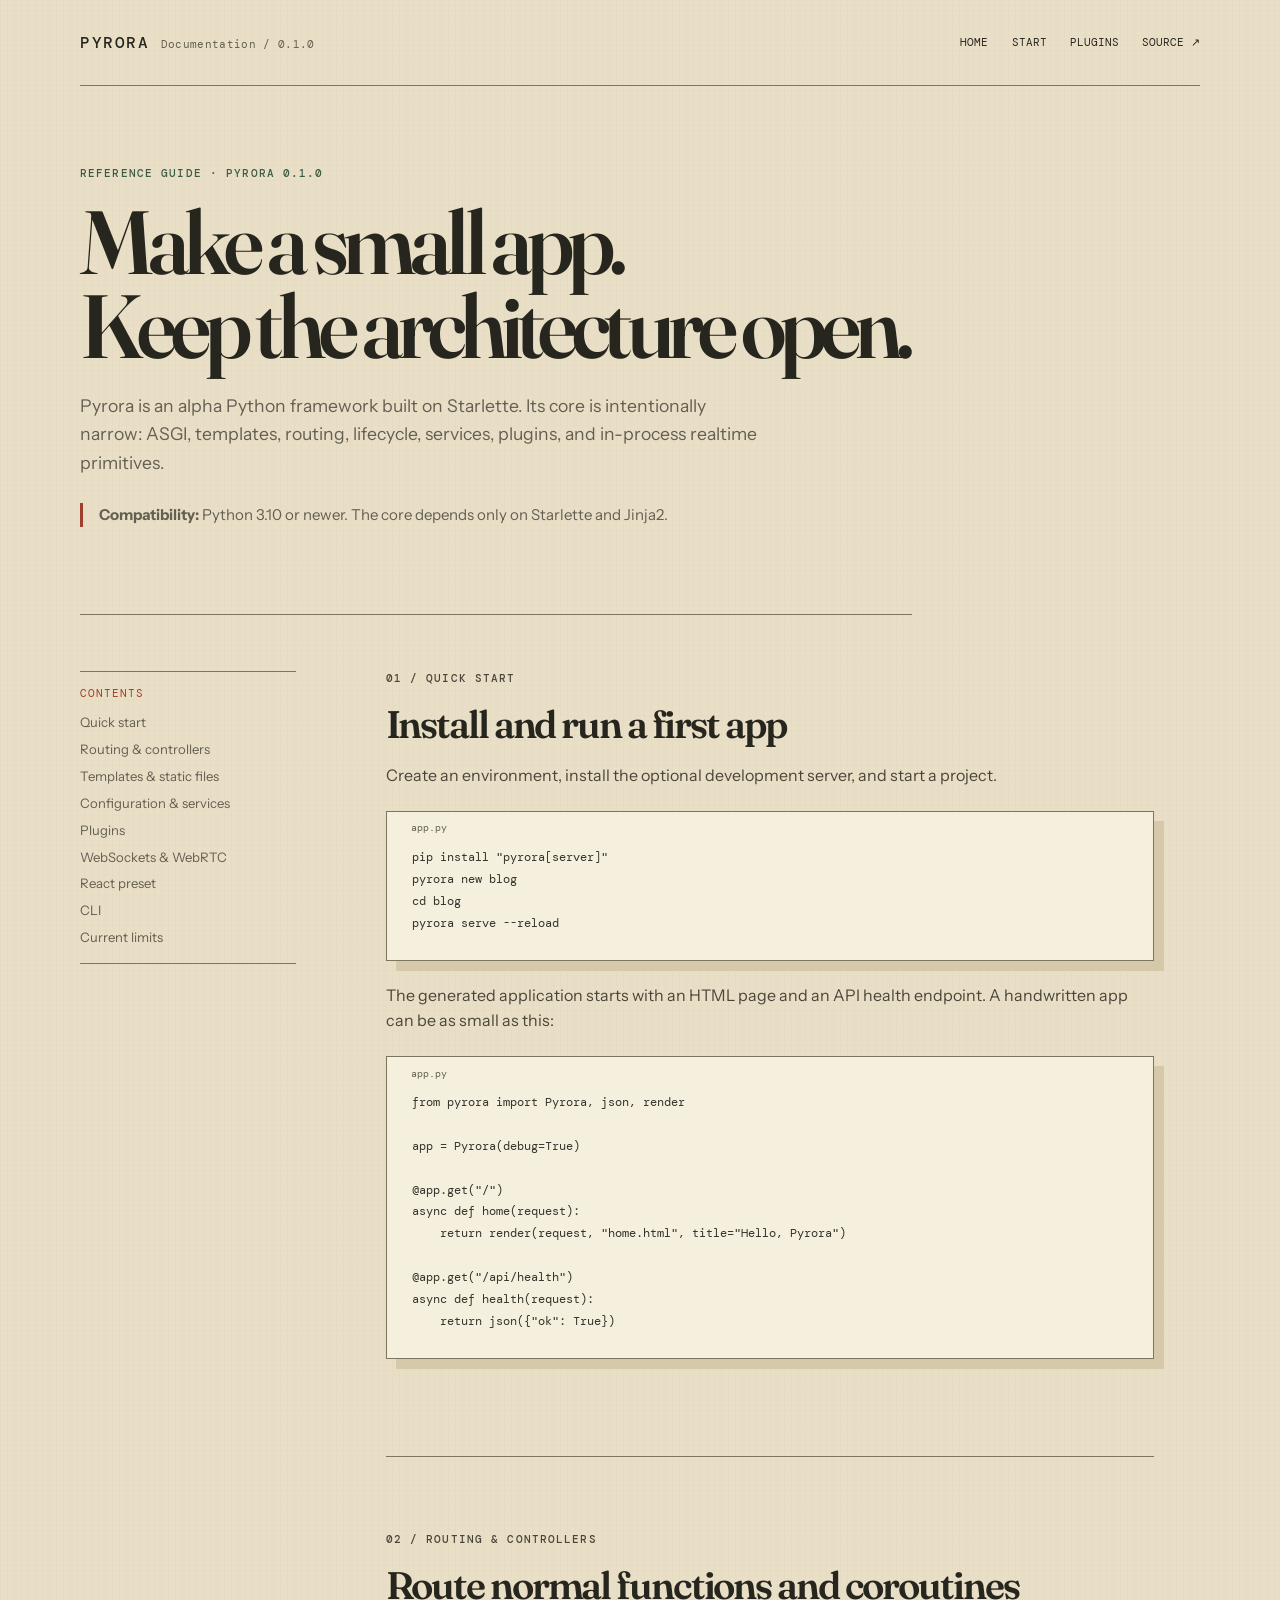
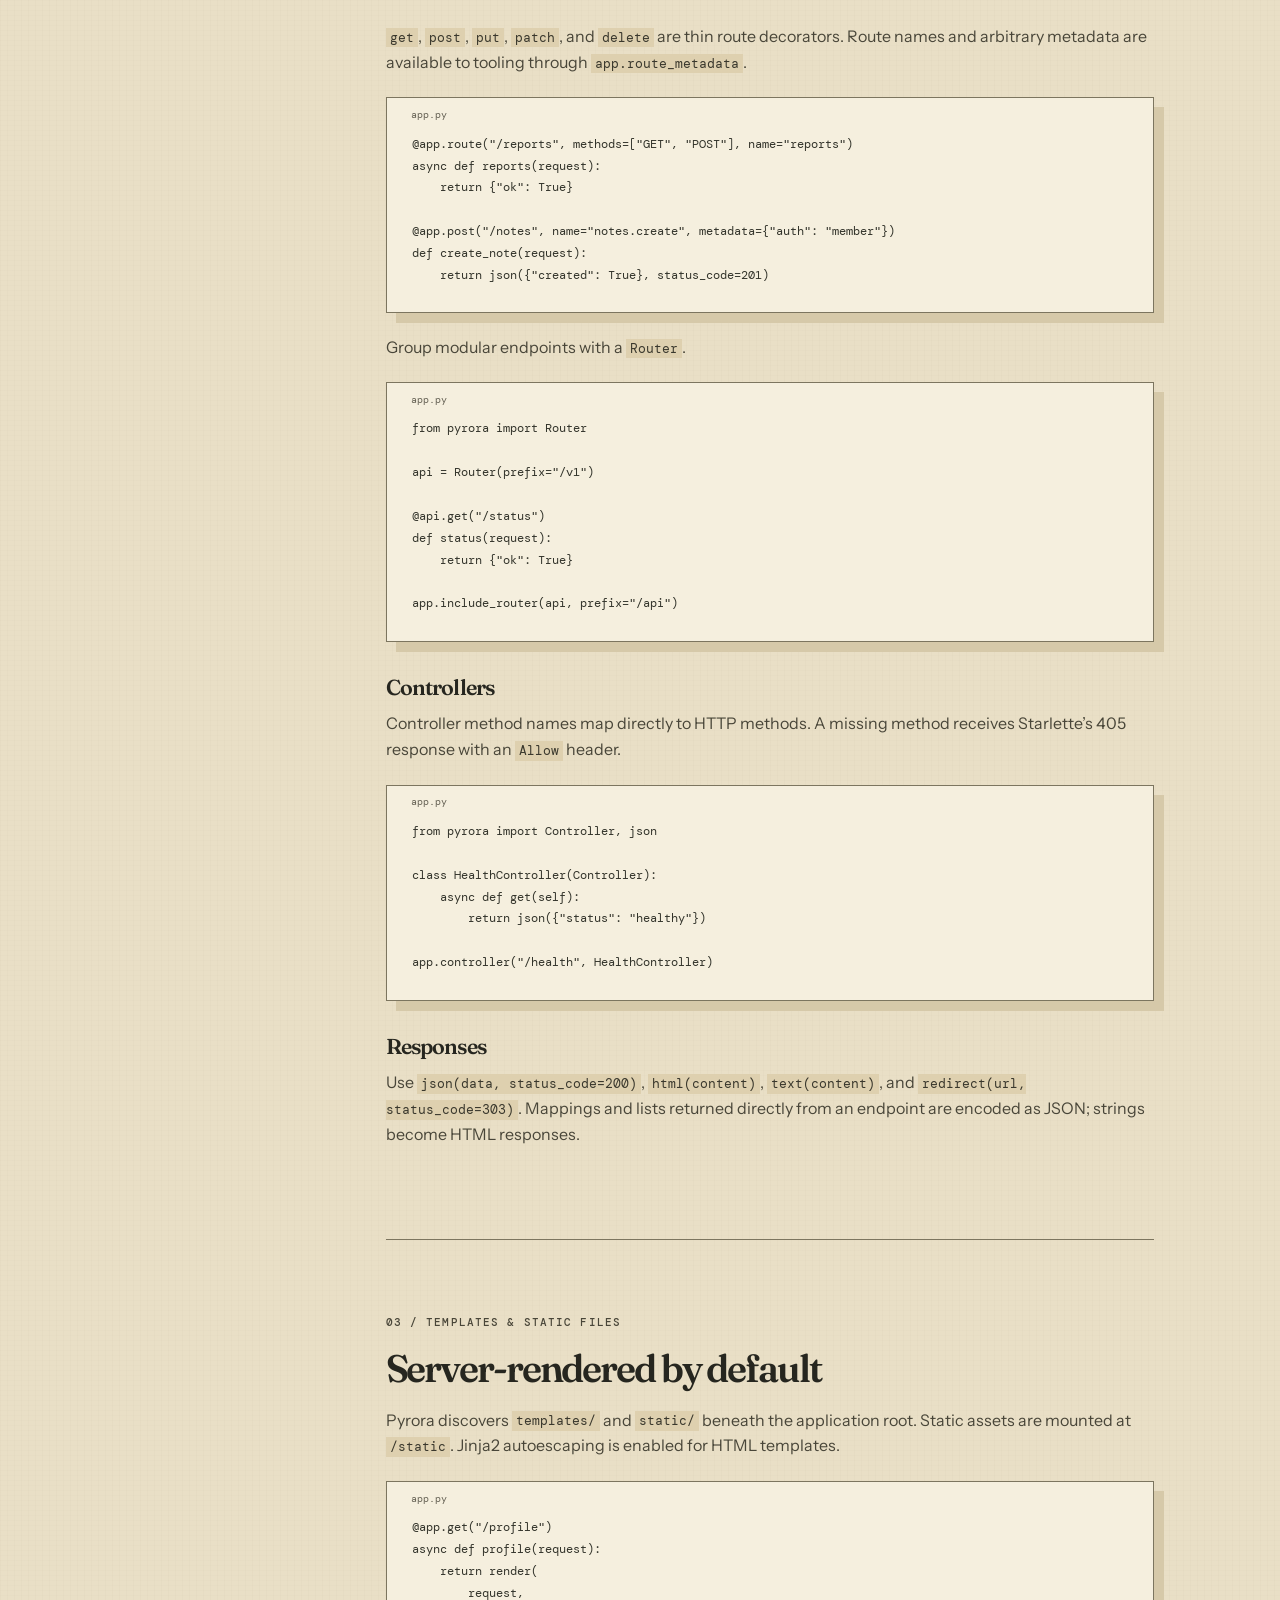
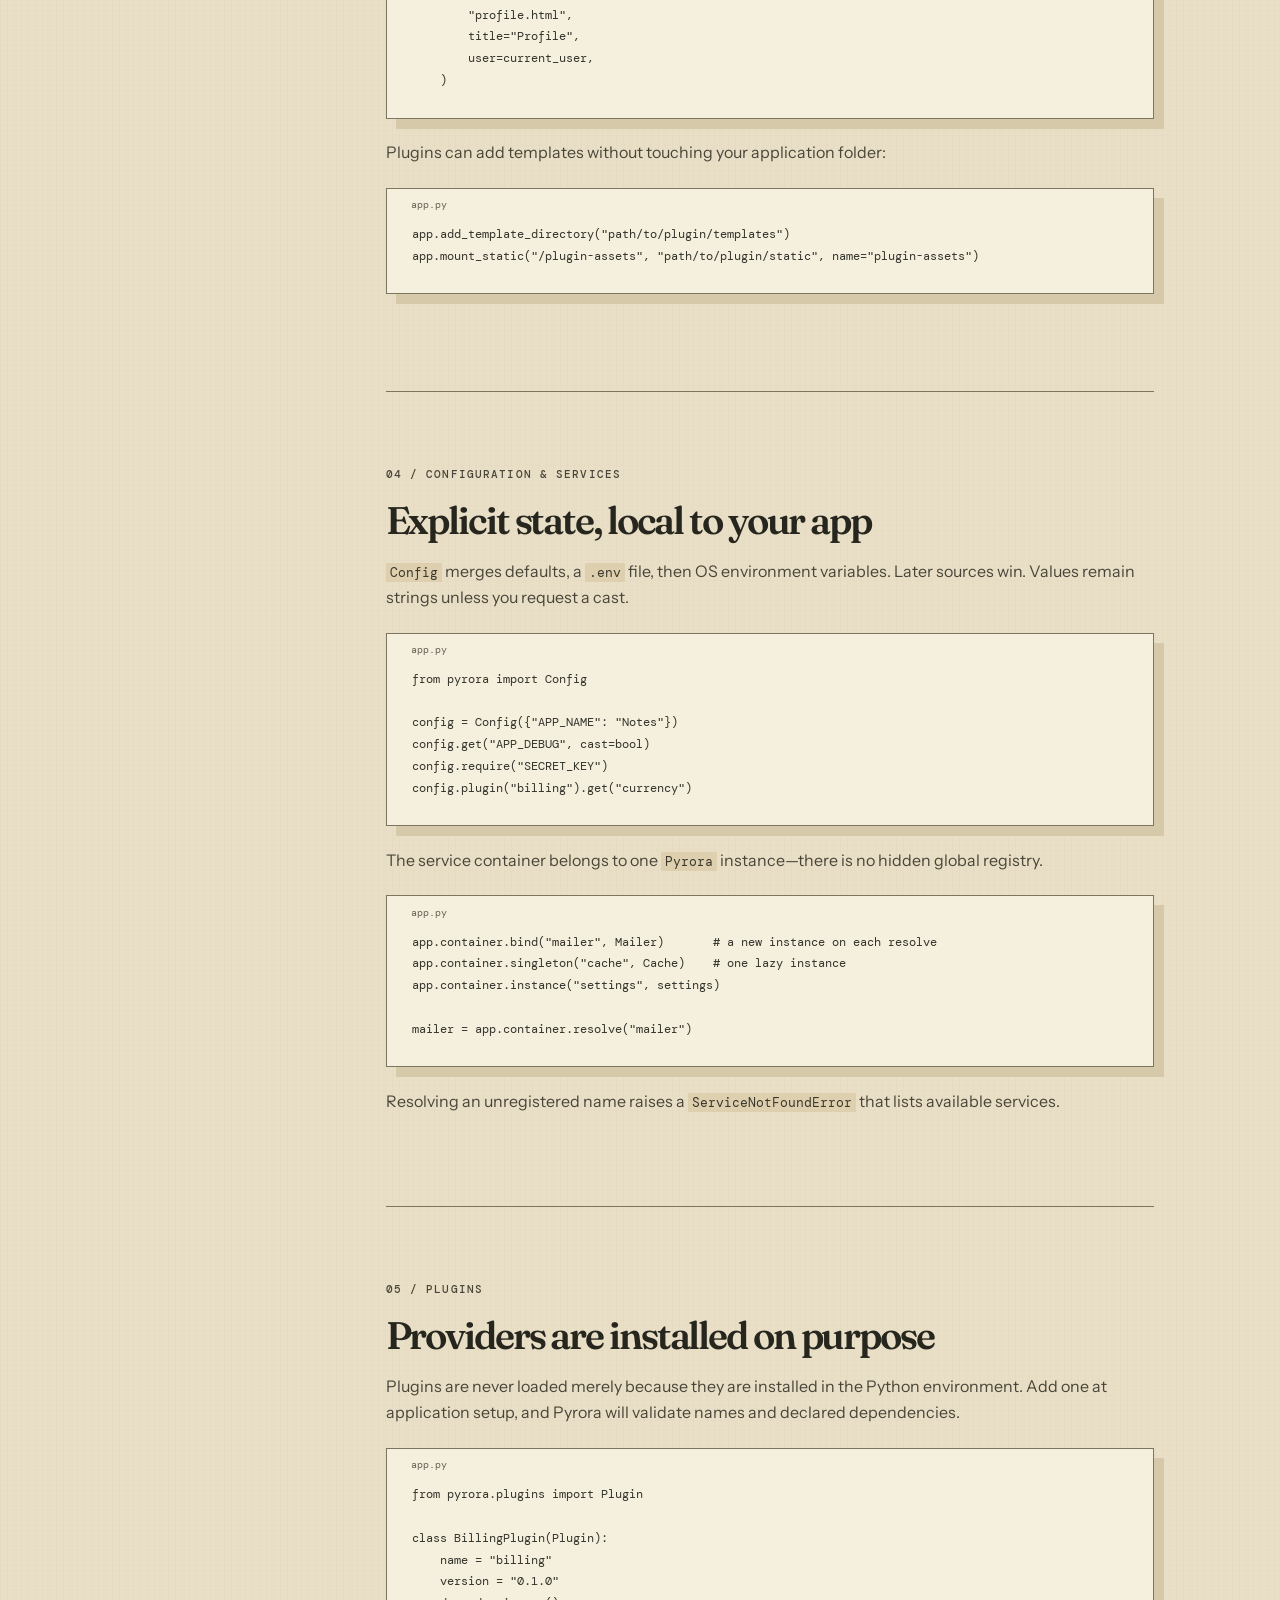
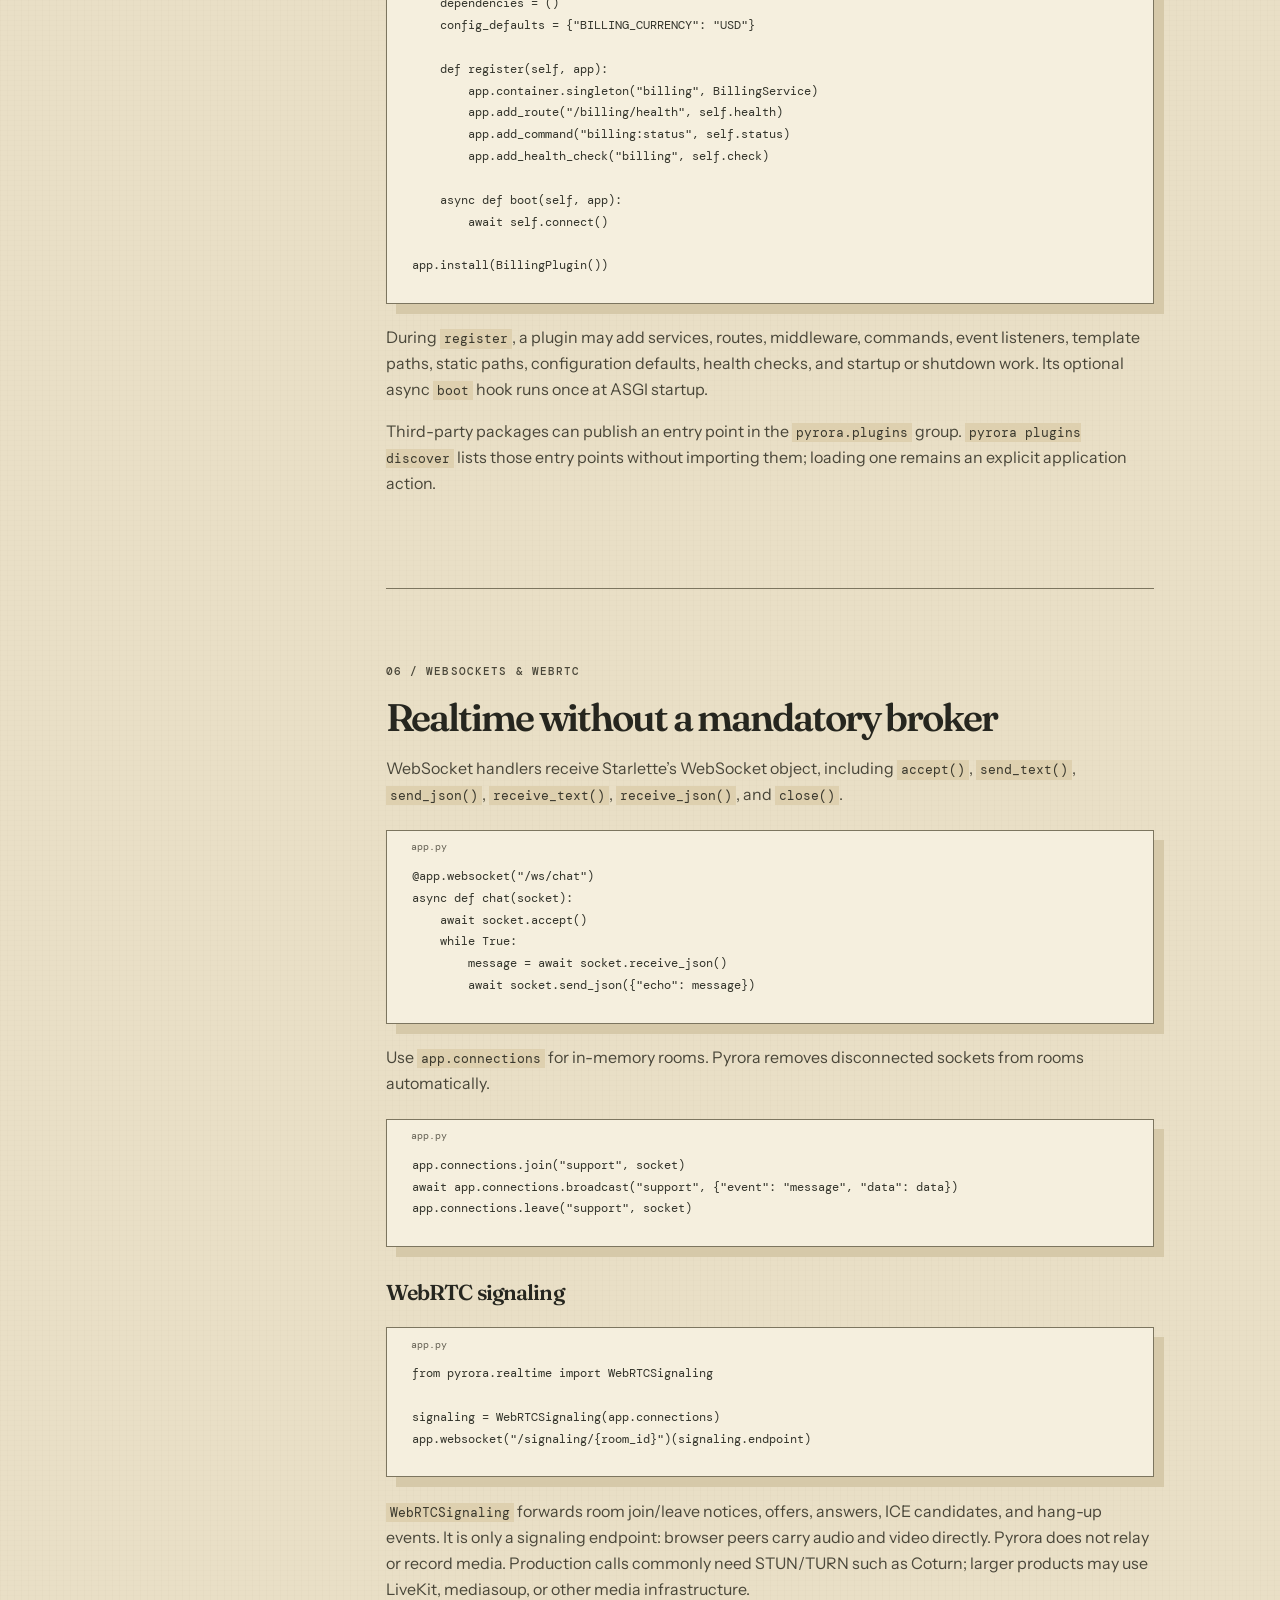
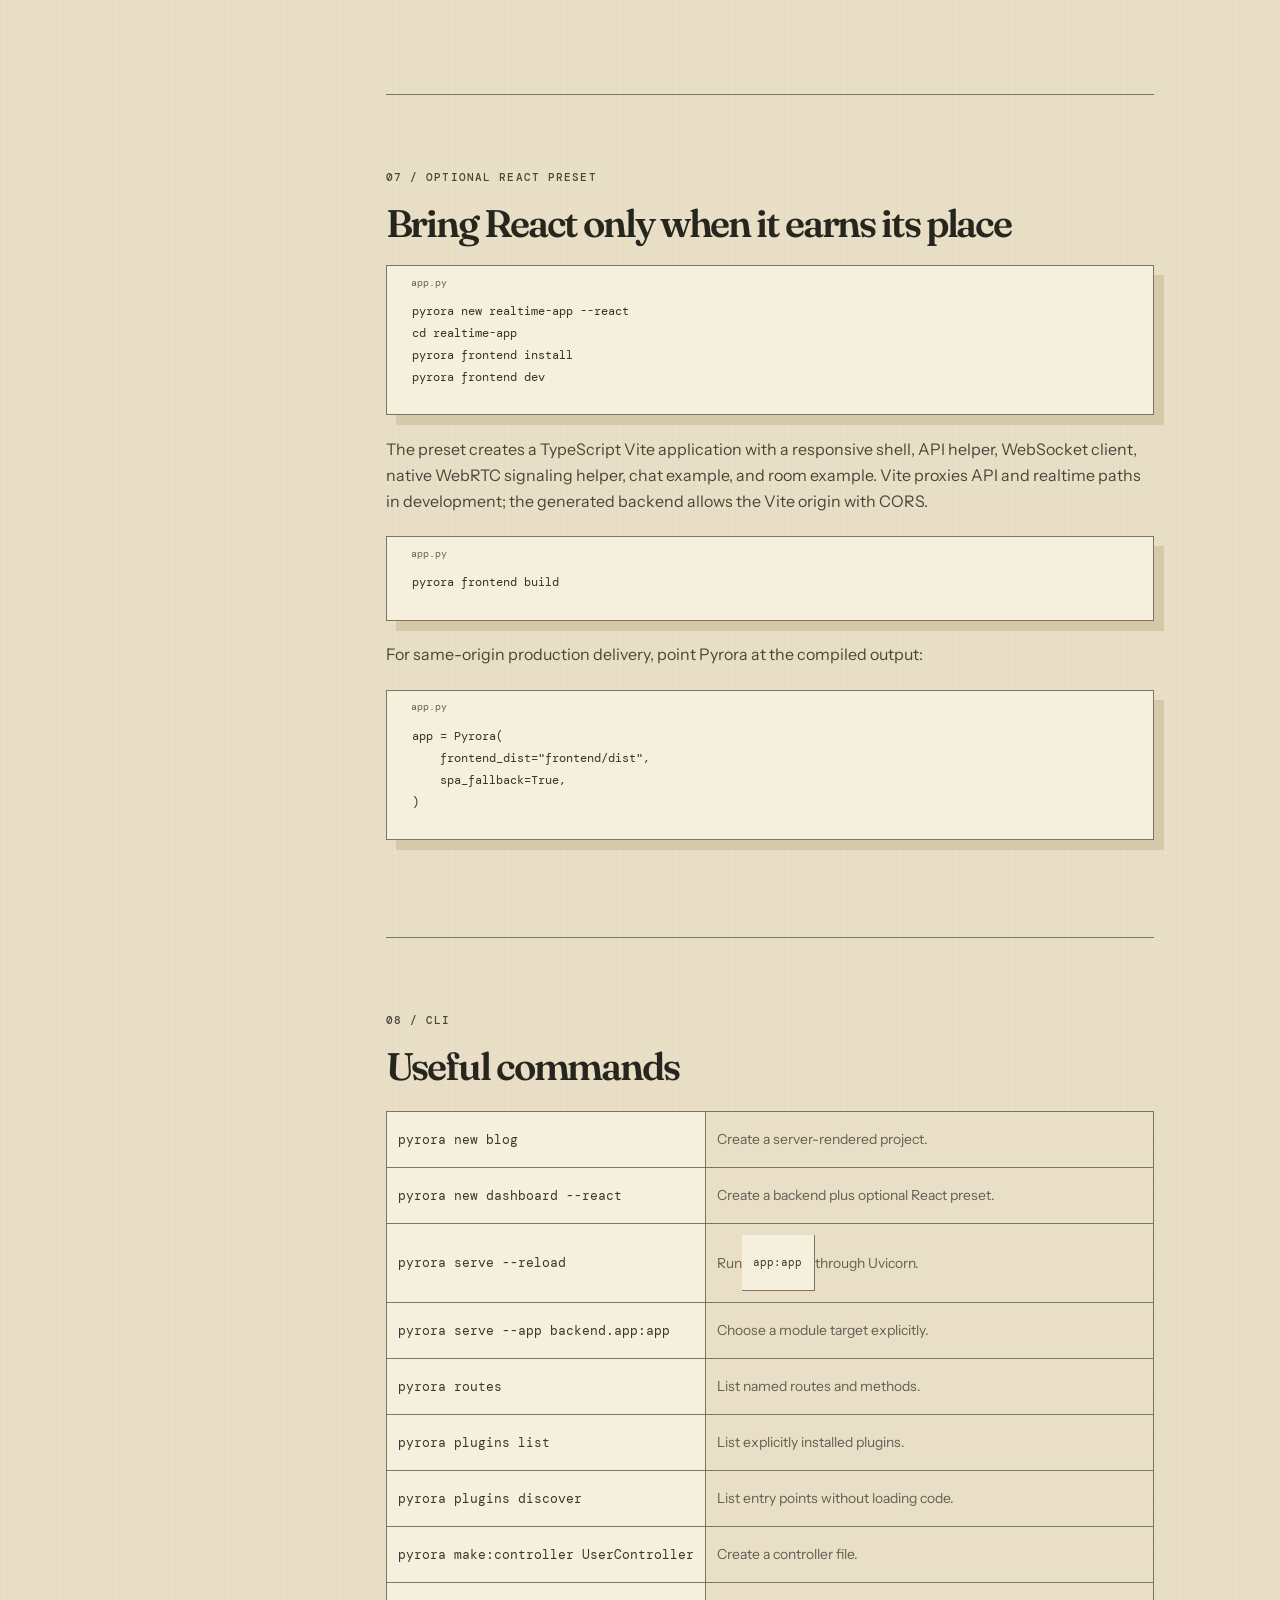
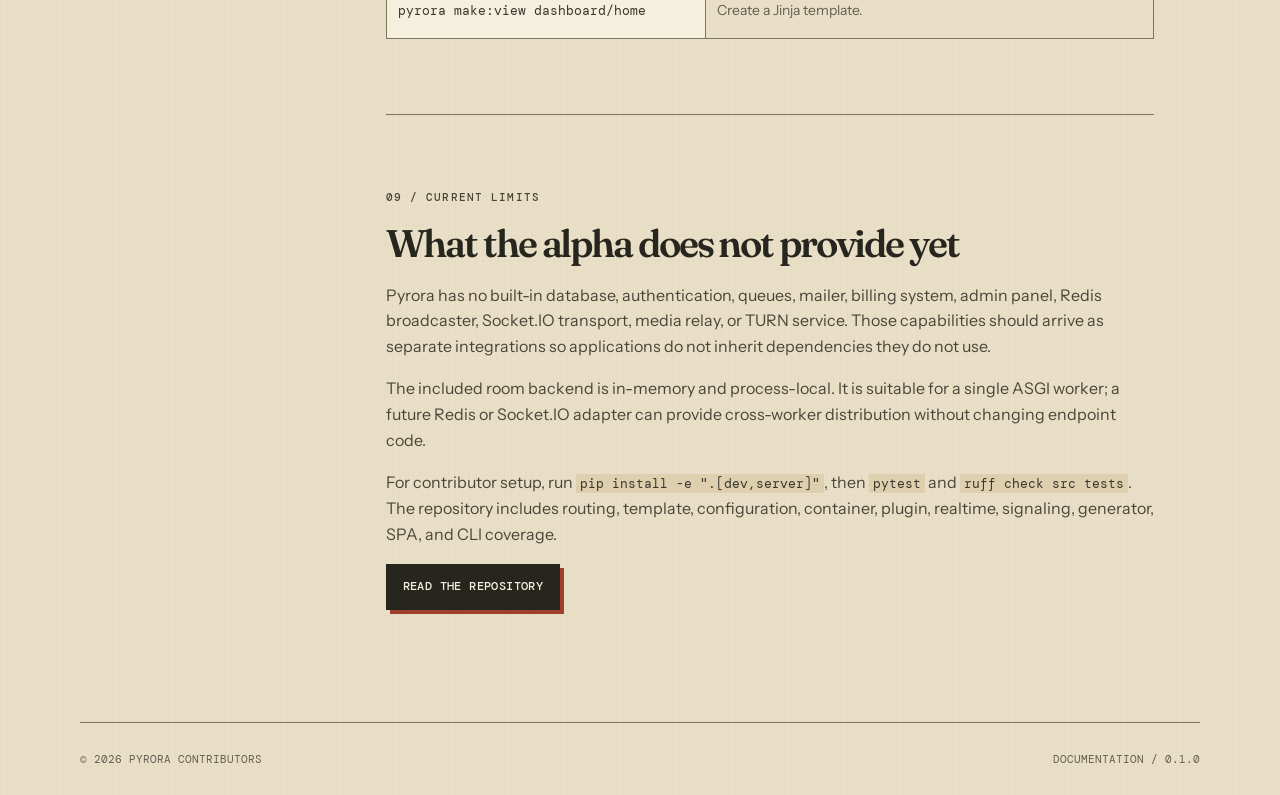
==== site/docs/index.html @ 9a148f55 "Add complete static documentation route" ====
<!doctype html>
<html lang="en">
  <head>
    <meta charset="UTF-8" />
    <meta name="viewport" content="width=device-width, initial-scale=1.0" />
    <meta name="description" content="Pyrora framework documentation: routing, templates, plugins, realtime, and React." />
    <title>Documentation — Pyrora</title>
    <link rel="stylesheet" href="../styles.css" />
  </head>
  <body>
    <header class="site-header">
      <a class="brand" href="../" aria-label="Pyrora home"><span>PYRORA</span><small>Documentation / 0.1.0</small></a>
      <nav aria-label="Documentation navigation">
        <a href="../">Home</a>
        <a href="#quickstart">Start</a>
        <a href="#plugins">Plugins</a>
        <a href="https://github.com/phcodesage/pyrora">Source ↗</a>
      </nav>
    </header>

    <main class="docs-page">
      <section class="docs-intro" aria-labelledby="docs-title">
        <p class="eyebrow">Reference guide · Pyrora 0.1.0</p>
        <h1 id="docs-title">Make a small app.<br />Keep the architecture open.</h1>
        <p>Pyrora is an alpha Python framework built on Starlette. Its core is intentionally narrow: ASGI, templates, routing, lifecycle, services, plugins, and in-process realtime primitives.</p>
        <p class="docs-note"><strong>Compatibility:</strong> Python 3.10 or newer. The core depends only on Starlette and Jinja2.</p>
      </section>

      <div class="docs-shell">
        <aside class="docs-nav" aria-label="Documentation sections">
          <p>Contents</p>
          <a href="#quickstart">Quick start</a>
          <a href="#routing">Routing &amp; controllers</a>
          <a href="#templates">Templates &amp; static files</a>
          <a href="#config">Configuration &amp; services</a>
          <a href="#plugins">Plugins</a>
          <a href="#realtime">WebSockets &amp; WebRTC</a>
          <a href="#react">React preset</a>
          <a href="#cli">CLI</a>
          <a href="#limits">Current limits</a>
        </aside>

        <article class="docs-content">
          <section id="quickstart">
            <p class="eyebrow">01 / Quick start</p>
            <h2>Install and run a first app</h2>
            <p>Create an environment, install the optional development server, and start a project.</p>
            <pre><code>pip install "pyrora[server]"
pyrora new blog
cd blog
pyrora serve --reload</code></pre>
            <p>The generated application starts with an HTML page and an API health endpoint. A handwritten app can be as small as this:</p>
            <pre><code>from pyrora import Pyrora, json, render

app = Pyrora(debug=True)

@app.get("/")
async def home(request):
    return render(request, "home.html", title="Hello, Pyrora")

@app.get("/api/health")
async def health(request):
    return json({"ok": True})</code></pre>
          </section>

          <section id="routing">
            <p class="eyebrow">02 / Routing &amp; controllers</p>
            <h2>Route normal functions and coroutines</h2>
            <p><code>get</code>, <code>post</code>, <code>put</code>, <code>patch</code>, and <code>delete</code> are thin route decorators. Route names and arbitrary metadata are available to tooling through <code>app.route_metadata</code>.</p>
            <pre><code>@app.route("/reports", methods=["GET", "POST"], name="reports")
async def reports(request):
    return {"ok": True}

@app.post("/notes", name="notes.create", metadata={"auth": "member"})
def create_note(request):
    return json({"created": True}, status_code=201)</code></pre>
            <p>Group modular endpoints with a <code>Router</code>.</p>
            <pre><code>from pyrora import Router

api = Router(prefix="/v1")

@api.get("/status")
def status(request):
    return {"ok": True}

app.include_router(api, prefix="/api")</code></pre>
            <h3>Controllers</h3>
            <p>Controller method names map directly to HTTP methods. A missing method receives Starlette’s 405 response with an <code>Allow</code> header.</p>
            <pre><code>from pyrora import Controller, json

class HealthController(Controller):
    async def get(self):
        return json({"status": "healthy"})

app.controller("/health", HealthController)</code></pre>
            <h3>Responses</h3>
            <p>Use <code>json(data, status_code=200)</code>, <code>html(content)</code>, <code>text(content)</code>, and <code>redirect(url, status_code=303)</code>. Mappings and lists returned directly from an endpoint are encoded as JSON; strings become HTML responses.</p>
          </section>

          <section id="templates">
            <p class="eyebrow">03 / Templates &amp; static files</p>
            <h2>Server-rendered by default</h2>
            <p>Pyrora discovers <code>templates/</code> and <code>static/</code> beneath the application root. Static assets are mounted at <code>/static</code>. Jinja2 autoescaping is enabled for HTML templates.</p>
            <pre><code>@app.get("/profile")
async def profile(request):
    return render(
        request,
        "profile.html",
        title="Profile",
        user=current_user,
    )</code></pre>
            <p>Plugins can add templates without touching your application folder:</p>
            <pre><code>app.add_template_directory("path/to/plugin/templates")
app.mount_static("/plugin-assets", "path/to/plugin/static", name="plugin-assets")</code></pre>
          </section>

          <section id="config">
            <p class="eyebrow">04 / Configuration &amp; services</p>
            <h2>Explicit state, local to your app</h2>
            <p><code>Config</code> merges defaults, a <code>.env</code> file, then OS environment variables. Later sources win. Values remain strings unless you request a cast.</p>
            <pre><code>from pyrora import Config

config = Config({"APP_NAME": "Notes"})
config.get("APP_DEBUG", cast=bool)
config.require("SECRET_KEY")
config.plugin("billing").get("currency")</code></pre>
            <p>The service container belongs to one <code>Pyrora</code> instance—there is no hidden global registry.</p>
            <pre><code>app.container.bind("mailer", Mailer)       # a new instance on each resolve
app.container.singleton("cache", Cache)    # one lazy instance
app.container.instance("settings", settings)

mailer = app.container.resolve("mailer")</code></pre>
            <p>Resolving an unregistered name raises a <code>ServiceNotFoundError</code> that lists available services.</p>
          </section>

          <section id="plugins">
            <p class="eyebrow">05 / Plugins</p>
            <h2>Providers are installed on purpose</h2>
            <p>Plugins are never loaded merely because they are installed in the Python environment. Add one at application setup, and Pyrora will validate names and declared dependencies.</p>
            <pre><code>from pyrora.plugins import Plugin

class BillingPlugin(Plugin):
    name = "billing"
    version = "0.1.0"
    dependencies = ()
    config_defaults = {"BILLING_CURRENCY": "USD"}

    def register(self, app):
        app.container.singleton("billing", BillingService)
        app.add_route("/billing/health", self.health)
        app.add_command("billing:status", self.status)
        app.add_health_check("billing", self.check)

    async def boot(self, app):
        await self.connect()

app.install(BillingPlugin())</code></pre>
            <p>During <code>register</code>, a plugin may add services, routes, middleware, commands, event listeners, template paths, static paths, configuration defaults, health checks, and startup or shutdown work. Its optional async <code>boot</code> hook runs once at ASGI startup.</p>
            <p>Third-party packages can publish an entry point in the <code>pyrora.plugins</code> group. <code>pyrora plugins discover</code> lists those entry points without importing them; loading one remains an explicit application action.</p>
          </section>

          <section id="realtime">
            <p class="eyebrow">06 / WebSockets &amp; WebRTC</p>
            <h2>Realtime without a mandatory broker</h2>
            <p>WebSocket handlers receive Starlette’s WebSocket object, including <code>accept()</code>, <code>send_text()</code>, <code>send_json()</code>, <code>receive_text()</code>, <code>receive_json()</code>, and <code>close()</code>.</p>
            <pre><code>@app.websocket("/ws/chat")
async def chat(socket):
    await socket.accept()
    while True:
        message = await socket.receive_json()
        await socket.send_json({"echo": message})</code></pre>
            <p>Use <code>app.connections</code> for in-memory rooms. Pyrora removes disconnected sockets from rooms automatically.</p>
            <pre><code>app.connections.join("support", socket)
await app.connections.broadcast("support", {"event": "message", "data": data})
app.connections.leave("support", socket)</code></pre>
            <h3>WebRTC signaling</h3>
            <pre><code>from pyrora.realtime import WebRTCSignaling

signaling = WebRTCSignaling(app.connections)
app.websocket("/signaling/{room_id}")(signaling.endpoint)</code></pre>
            <p><code>WebRTCSignaling</code> forwards room join/leave notices, offers, answers, ICE candidates, and hang-up events. It is only a signaling endpoint: browser peers carry audio and video directly. Pyrora does not relay or record media. Production calls commonly need STUN/TURN such as Coturn; larger products may use LiveKit, mediasoup, or other media infrastructure.</p>
          </section>

          <section id="react">
            <p class="eyebrow">07 / Optional React preset</p>
            <h2>Bring React only when it earns its place</h2>
            <pre><code>pyrora new realtime-app --react
cd realtime-app
pyrora frontend install
pyrora frontend dev</code></pre>
            <p>The preset creates a TypeScript Vite application with a responsive shell, API helper, WebSocket client, native WebRTC signaling helper, chat example, and room example. Vite proxies API and realtime paths in development; the generated backend allows the Vite origin with CORS.</p>
            <pre><code>pyrora frontend build</code></pre>
            <p>For same-origin production delivery, point Pyrora at the compiled output:</p>
            <pre><code>app = Pyrora(
    frontend_dist="frontend/dist",
    spa_fallback=True,
)</code></pre>
          </section>

          <section id="cli">
            <p class="eyebrow">08 / CLI</p>
            <h2>Useful commands</h2>
            <div class="command-grid">
              <code>pyrora new blog</code><span>Create a server-rendered project.</span>
              <code>pyrora new dashboard --react</code><span>Create a backend plus optional React preset.</span>
              <code>pyrora serve --reload</code><span>Run <code>app:app</code> through Uvicorn.</span>
              <code>pyrora serve --app backend.app:app</code><span>Choose a module target explicitly.</span>
              <code>pyrora routes</code><span>List named routes and methods.</span>
              <code>pyrora plugins list</code><span>List explicitly installed plugins.</span>
              <code>pyrora plugins discover</code><span>List entry points without loading code.</span>
              <code>pyrora make:controller UserController</code><span>Create a controller file.</span>
              <code>pyrora make:view dashboard/home</code><span>Create a Jinja template.</span>
            </div>
          </section>

          <section id="limits">
            <p class="eyebrow">09 / Current limits</p>
            <h2>What the alpha does not provide yet</h2>
            <p>Pyrora has no built-in database, authentication, queues, mailer, billing system, admin panel, Redis broadcaster, Socket.IO transport, media relay, or TURN service. Those capabilities should arrive as separate integrations so applications do not inherit dependencies they do not use.</p>
            <p>The included room backend is in-memory and process-local. It is suitable for a single ASGI worker; a future Redis or Socket.IO adapter can provide cross-worker distribution without changing endpoint code.</p>
            <p>For contributor setup, run <code>pip install -e ".[dev,server]"</code>, then <code>pytest</code> and <code>ruff check src tests</code>. The repository includes routing, template, configuration, container, plugin, realtime, signaling, generator, SPA, and CLI coverage.</p>
            <a class="button primary" href="https://github.com/phcodesage/pyrora">Read the repository</a>
          </section>
        </article>
      </div>
    </main>

    <footer>
      <span>© 2026 Pyrora Contributors</span>
      <span>Documentation / 0.1.0</span>
    </footer>
  </body>
</html>
---- site/styles.css ----
@import url('https://fonts.googleapis.com/css2?family=DM+Mono:wght@400;500&family=Fraunces:opsz,wght@9..144,500;9..144,600;9..144,700&family=Instrument+Sans:wght@400;500;600;700&display=swap');

:root {
  --paper: #e9dfc6;
  --paper-light: #f5efde;
  --paper-dark: #d6c9a9;
  --ink: #26261f;
  --faded-ink: #635f52;
  --rule: #7c755f;
  --rust: #9f402d;
  --moss: #3c5d45;
}

* { box-sizing: border-box; }
html { scroll-behavior: smooth; }
body {
  min-width: 320px;
  margin: 0;
  color: var(--ink);
  background-color: var(--paper);
  background-image:
    repeating-linear-gradient(0deg, transparent 0 4px, rgba(61, 51, 32, 0.025) 5px),
    repeating-linear-gradient(90deg, rgba(83, 68, 42, 0.018) 0 1px, transparent 1px 7px);
  font: 400 1rem/1.62 "Instrument Sans", Arial, sans-serif;
}
a { color: inherit; text-decoration: none; }

.site-header, main, footer { width: min(1120px, calc(100% - 2.5rem)); margin: auto; }
.site-header {
  min-height: 5.4rem;
  display: flex;
  align-items: center;
  justify-content: space-between;
  border-bottom: 1px solid var(--rule);
}
.brand { display: flex; align-items: baseline; gap: 0.7rem; font-family: "DM Mono", monospace; }
.brand span { font-weight: 500; letter-spacing: 0.1em; }
.brand small { color: var(--faded-ink); font-size: 0.67rem; letter-spacing: 0.03em; }
nav { display: flex; gap: 1.45rem; font: 0.68rem/1 "DM Mono", monospace; text-transform: uppercase; }
nav a { border-bottom: 1px solid transparent; padding: 0.3rem 0; }
nav a:hover { border-color: var(--ink); }

.hero {
  min-height: 39rem;
  display: flex;
  flex-direction: column;
  justify-content: center;
  position: relative;
  padding: 5.6rem 0 4.3rem;
  border-bottom: 1px solid var(--rule);
}
.hero::after {
  content: "PYRORA";
  position: absolute;
  right: 2%;
  bottom: 9%;
  color: var(--rust);
  border: 3px solid var(--rust);
  padding: 0.15rem 0.48rem;
  font: 500 0.95rem/1 "DM Mono", monospace;
  letter-spacing: 0.18em;
  transform: rotate(-6deg);
}
.eyebrow { margin-bottom: 1.2rem; color: var(--moss); font: 500 0.7rem/1.3 "DM Mono", monospace; letter-spacing: 0.1em; text-transform: uppercase; }
h1, h2, h3, p { margin-top: 0; }
h1, h2, h3 { font-family: Fraunces, Georgia, serif; }
h1 { max-width: 54rem; margin-bottom: 1.45rem; font-size: clamp(3.2rem, 8.3vw, 7rem); font-weight: 600; line-height: 0.94; letter-spacing: -0.066em; }
h2 { font-size: clamp(2rem, 4vw, 3.35rem); font-weight: 600; line-height: 1.04; letter-spacing: -0.055em; }
h3 { font-size: 1.35rem; font-weight: 600; line-height: 1.16; letter-spacing: -0.04em; }
.lead { max-width: 43rem; color: #494639; font-size: clamp(1.03rem, 2vw, 1.25rem); }
.actions { display: flex; gap: 0.75rem; margin-top: 1.4rem; }
.button { display: inline-flex; align-items: center; justify-content: center; min-height: 2.9rem; padding: 0.68rem 1rem; border: 1px solid var(--ink); font: 500 0.72rem/1 "DM Mono", monospace; letter-spacing: 0.035em; text-transform: uppercase; }
.primary { color: var(--paper-light); background: var(--ink); box-shadow: 4px 4px 0 var(--rust); }
.primary:hover { transform: translate(2px, 2px); box-shadow: 2px 2px 0 var(--rust); }
.secondary { background: var(--paper-light); }.secondary:hover { background: #dbb44a; }
.margin-note { position: absolute; right: 6%; top: 35%; color: var(--faded-ink); font: italic 1rem/1.25 Fraunces, Georgia, serif; transform: rotate(-7deg); }

.quickstart { display: grid; grid-template-columns: 0.84fr 1.16fr; gap: clamp(2rem, 7vw, 7rem); padding: 7.7rem 0; align-items: center; }
.quickstart > div > p:not(.eyebrow), .ecosystem > p { color: var(--faded-ink); }
pre { position: relative; margin: 0; overflow: auto; padding: 2.2rem 1.6rem 1.6rem; border: 1px solid var(--rule); border-radius: 0; background: var(--paper-light); color: #33342b; box-shadow: 10px 10px 0 var(--paper-dark); font: 0.78rem/1.75 "DM Mono", monospace; }
pre::before { content: "app.py"; position: absolute; top: 0.6rem; left: 1.55rem; color: var(--faded-ink); font: 0.62rem "DM Mono", monospace; }
.muted { color: #6f4985; }.decorator { color: var(--moss); }.string { color: #a04d32; }.value { color: #825c00; }

.features { padding: 1.1rem 0 7.8rem; }
.section-heading { max-width: 42rem; margin-bottom: 2.8rem; }
.feature-grid { display: grid; grid-template-columns: repeat(4, 1fr); border-top: 1px solid var(--rule); border-left: 1px solid var(--rule); }
.feature-grid article { min-height: 16rem; padding: 1.45rem; border-right: 1px solid var(--rule); border-bottom: 1px solid var(--rule); background-color: var(--paper); }
.feature-grid article:nth-child(2n) { background-color: #e3d7ba; }
.feature-grid p { color: var(--faded-ink); font-size: 0.91rem; }
.number { display: block; margin-bottom: 3.1rem; color: var(--rust); font: 0.72rem "DM Mono", monospace; }

.ecosystem { display: grid; grid-template-columns: 1fr 1fr; gap: 3rem; padding: clamp(2rem, 6vw, 5rem); border: 1px solid var(--rule); background: var(--paper-light); box-shadow: 12px 12px 0 var(--moss); }
.ecosystem h2, .ecosystem > p { margin-bottom: 0; }.ecosystem > p { align-self: end; }
.install { max-width: 53rem; margin: auto; padding: 8rem 0; text-align: center; }
.install h2 { margin: 0 auto 1.8rem; }
.install-command { display: inline-flex; align-items: center; gap: 1rem; margin: 0 auto 2.1rem; padding: 0.35rem 0.45rem 0.35rem 1rem; border: 1px solid var(--rule); background: var(--paper-light); }
.install-command code { color: var(--moss); font: 0.78rem "DM Mono", monospace; }.install-command span { color: var(--faded-ink); font-size: 0.78rem; }
footer { display: flex; justify-content: space-between; gap: 1rem; padding: 1.8rem 0; border-top: 1px solid var(--rule); color: var(--faded-ink); font: 0.68rem "DM Mono", monospace; text-transform: uppercase; }

@media (max-width: 760px) {
  .site-header, main, footer { width: min(100% - 1.5rem, 1120px); }
  nav { gap: 0.75rem; font-size: 0.61rem; }.brand small { display: none; }
  .hero { min-height: 34rem; padding-top: 4rem; }.hero::after { right: 0; bottom: 10%; }.margin-note { display: none; }
  .quickstart, .ecosystem { grid-template-columns: 1fr; padding: 5rem 0; }.ecosystem { padding: 2rem; }
  .feature-grid { grid-template-columns: 1fr 1fr; }.number { margin-bottom: 2.2rem; }
  .install { padding: 5rem 0; } footer { flex-direction: column; }
}
@media (max-width: 450px) {
  .site-header { min-height: 4.5rem; }.site-header nav a:first-child { display: none; }
  .actions { flex-direction: column; align-items: stretch; }.feature-grid { grid-template-columns: 1fr; }
  .install-command { flex-direction: column; gap: 0.35rem; padding: 0.7rem; }.install-command span { font-size: 0.75rem; }
}

.docs-page { padding: 5rem 0 7rem; }
.docs-intro { max-width: 52rem; padding-bottom: 4.5rem; border-bottom: 1px solid var(--rule); }
.docs-intro h1 { font-size: clamp(3rem, 7vw, 5.7rem); }
.docs-intro > p:not(.eyebrow) { max-width: 43rem; color: var(--faded-ink); font-size: 1.1rem; }
.docs-note { margin-top: 1.6rem; padding-left: 1rem; border-left: 3px solid var(--rust); font-size: 0.94rem !important; }
.docs-shell { display: grid; grid-template-columns: 13.5rem minmax(0, 1fr); gap: clamp(2rem, 7vw, 7rem); padding-top: 3.5rem; }
.docs-nav { position: sticky; top: 1.5rem; align-self: start; display: grid; gap: 0.35rem; padding: 0.9rem 0; border-top: 1px solid var(--rule); border-bottom: 1px solid var(--rule); font-size: 0.82rem; }
.docs-nav p { margin-bottom: 0.45rem; color: var(--rust); font: 0.66rem "DM Mono", monospace; letter-spacing: 0.1em; text-transform: uppercase; }
.docs-nav a { color: var(--faded-ink); }.docs-nav a:hover { color: var(--ink); text-decoration: underline; text-underline-offset: 0.2rem; }
.docs-content { max-width: 48rem; }
.docs-content section { padding-bottom: 4.7rem; margin-bottom: 4.7rem; border-bottom: 1px solid var(--rule); scroll-margin-top: 2rem; }
.docs-content section:last-child { border-bottom: 0; padding-bottom: 0; margin-bottom: 0; }
.docs-content h2 { margin-bottom: 1.15rem; font-size: clamp(1.95rem, 3vw, 2.8rem); }
.docs-content h3 { margin: 2.1rem 0 0.7rem; }
.docs-content p { color: #494639; }
.docs-content code { padding: 0.08rem 0.25rem; background: #ded0af; color: #3a382d; font: 0.82em "DM Mono", monospace; }
.docs-content pre { margin: 1.35rem 0; white-space: pre-wrap; }
.docs-content pre code { padding: 0; background: none; color: inherit; font: inherit; }
.command-grid { display: grid; grid-template-columns: minmax(13rem, auto) 1fr; margin: 1.5rem 0 0; border-top: 1px solid var(--rule); border-left: 1px solid var(--rule); }
.command-grid code, .command-grid span { min-height: 3.5rem; display: flex; align-items: center; padding: 0.7rem; border-right: 1px solid var(--rule); border-bottom: 1px solid var(--rule); background: var(--paper-light); }
.command-grid span { color: var(--faded-ink); background: var(--paper); font-size: 0.87rem; }

@media (max-width: 760px) {
  .docs-page { padding: 3.8rem 0 5rem; }.docs-intro { padding-bottom: 3rem; }
  .docs-shell { grid-template-columns: 1fr; padding-top: 2.4rem; }.docs-nav { position: static; grid-template-columns: repeat(2, minmax(0, 1fr)); gap: 0.55rem 1rem; }
  .docs-nav p { grid-column: 1 / -1; }.docs-content section { padding-bottom: 3.6rem; margin-bottom: 3.6rem; }
  .command-grid { grid-template-columns: 1fr; }.command-grid code { border-bottom: 0; }
}
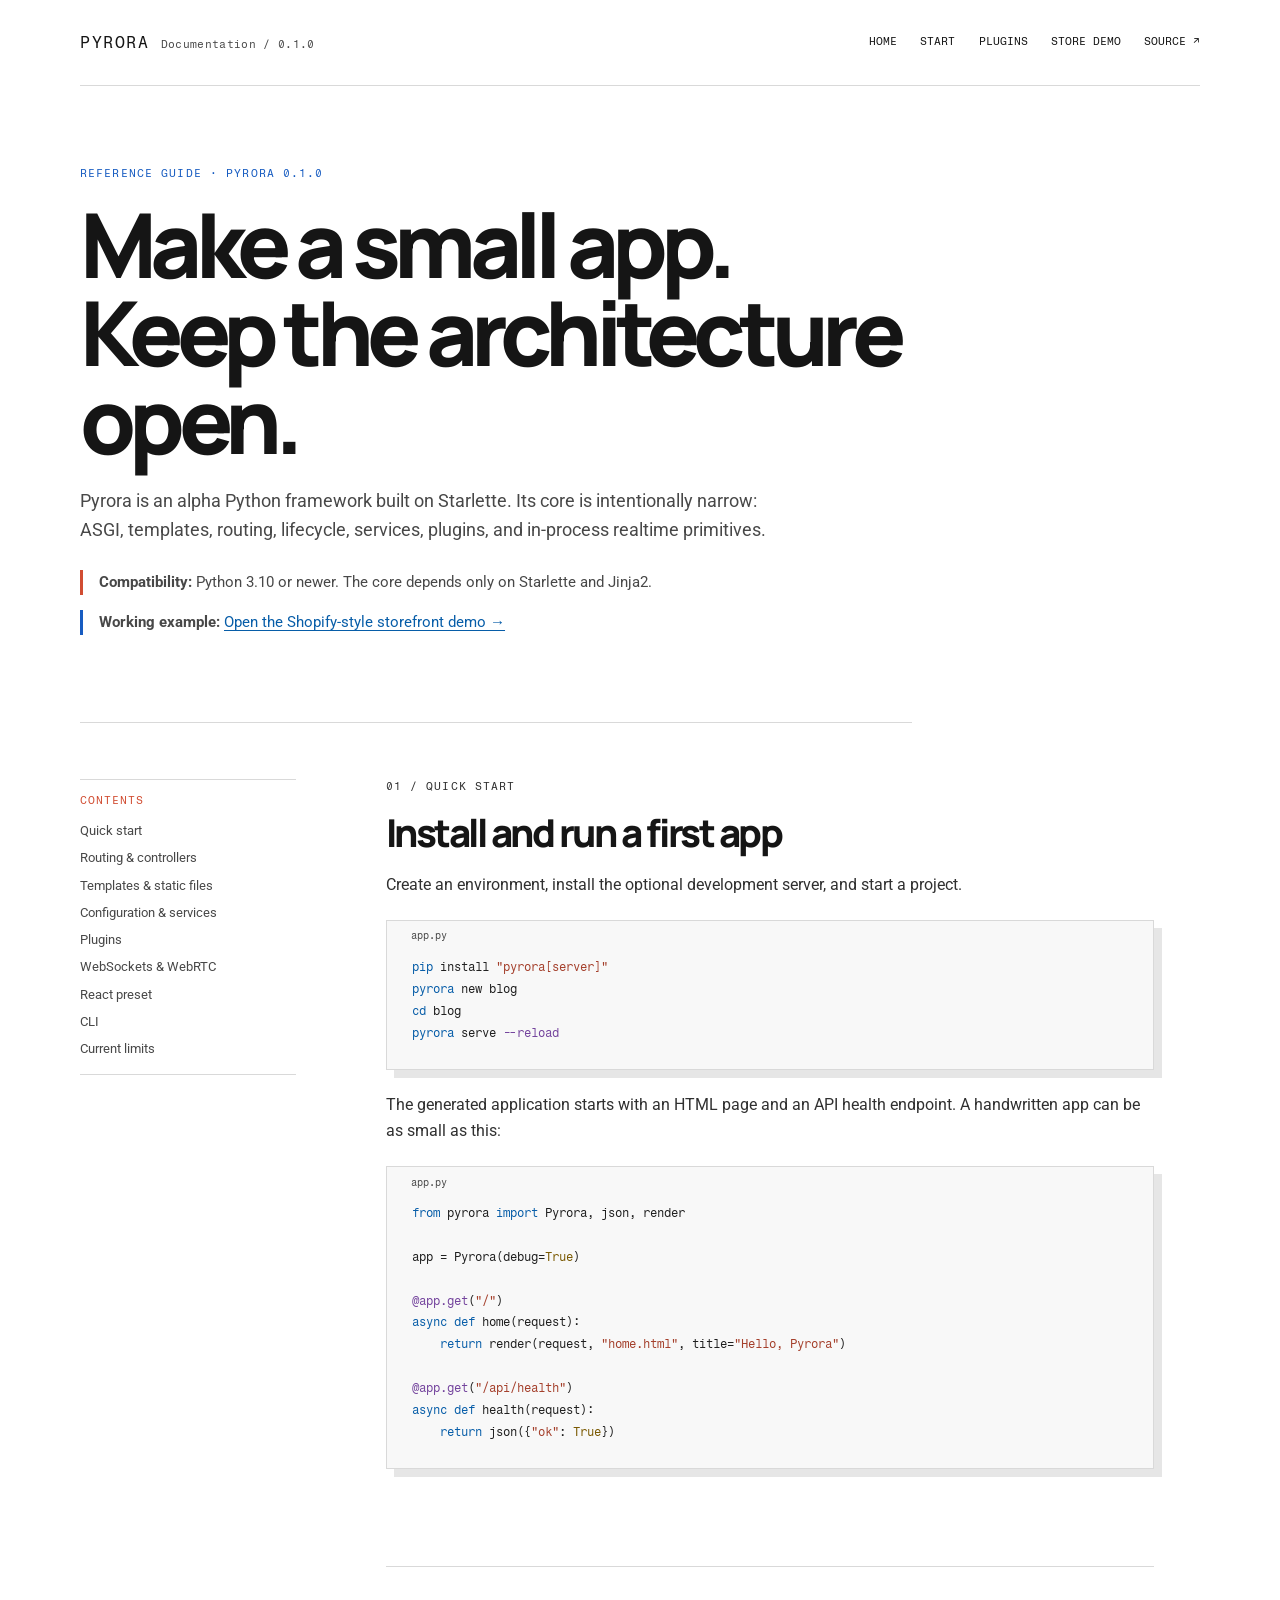
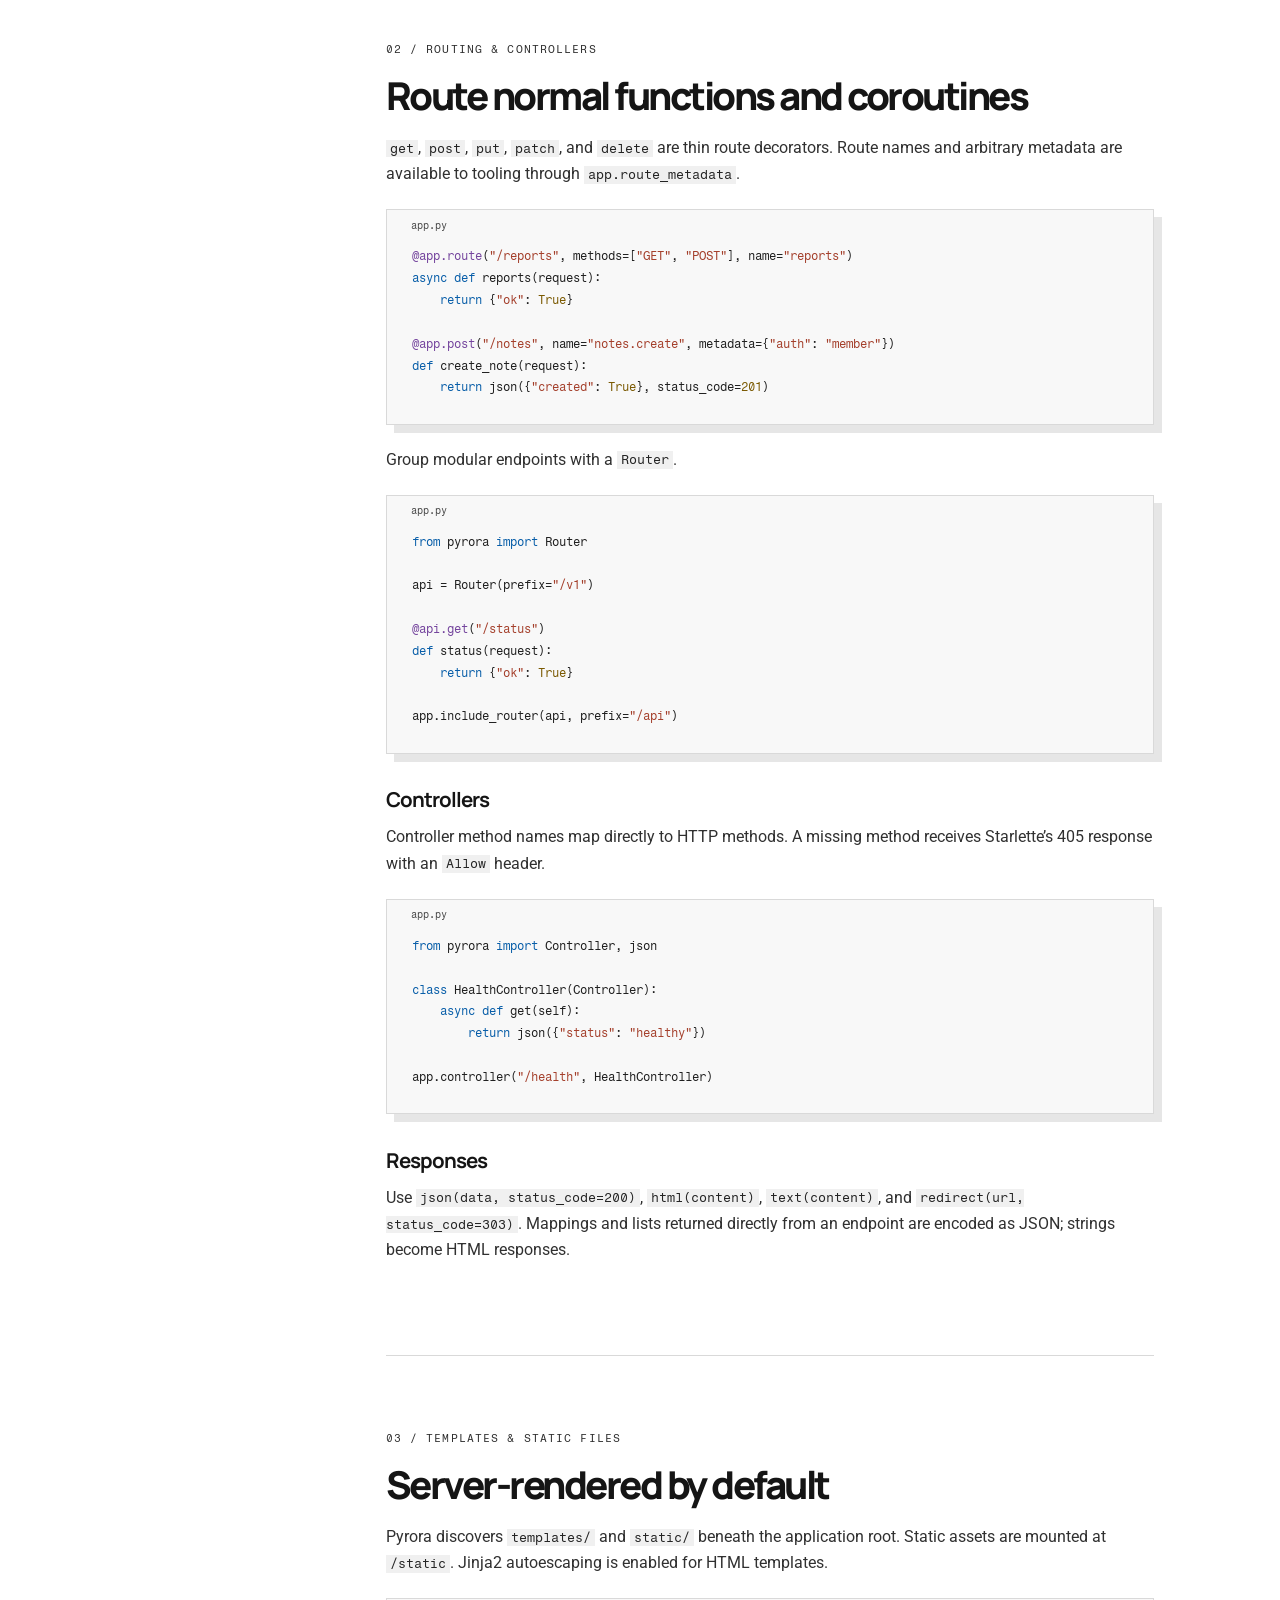
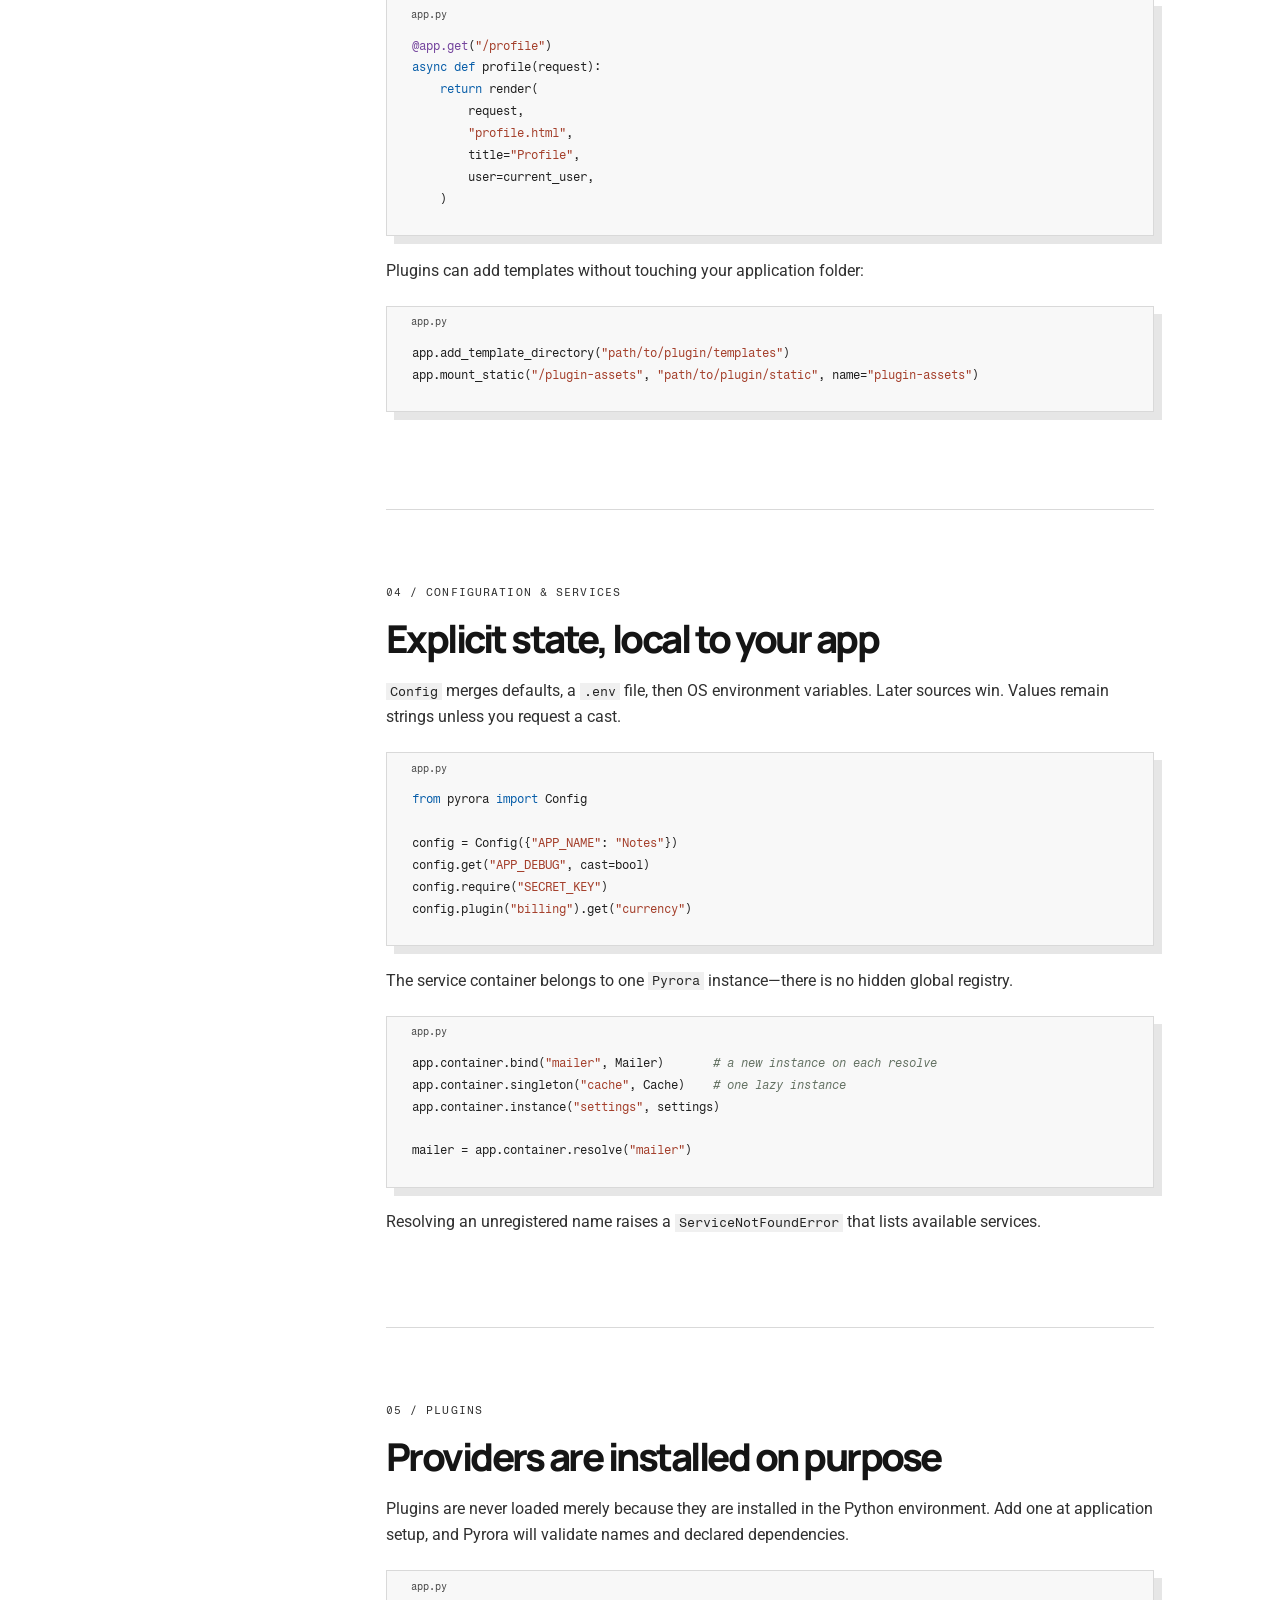
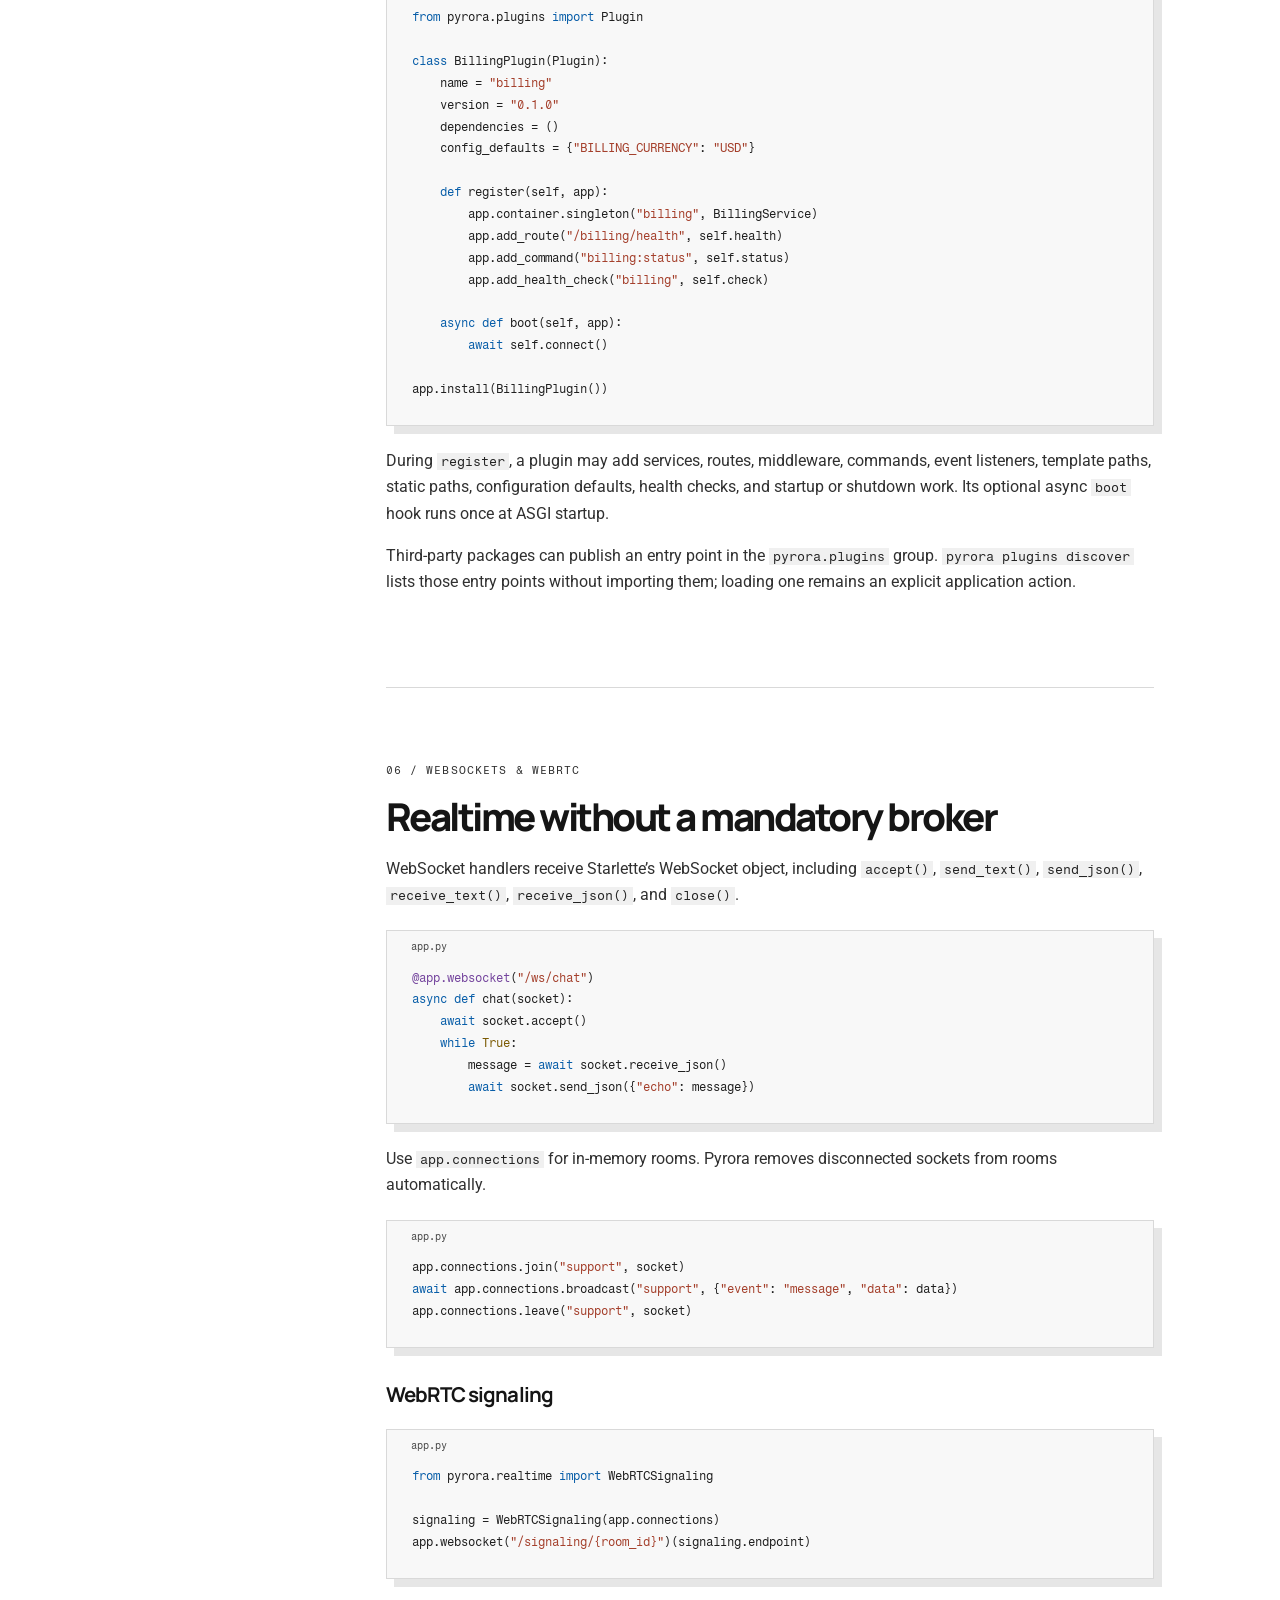
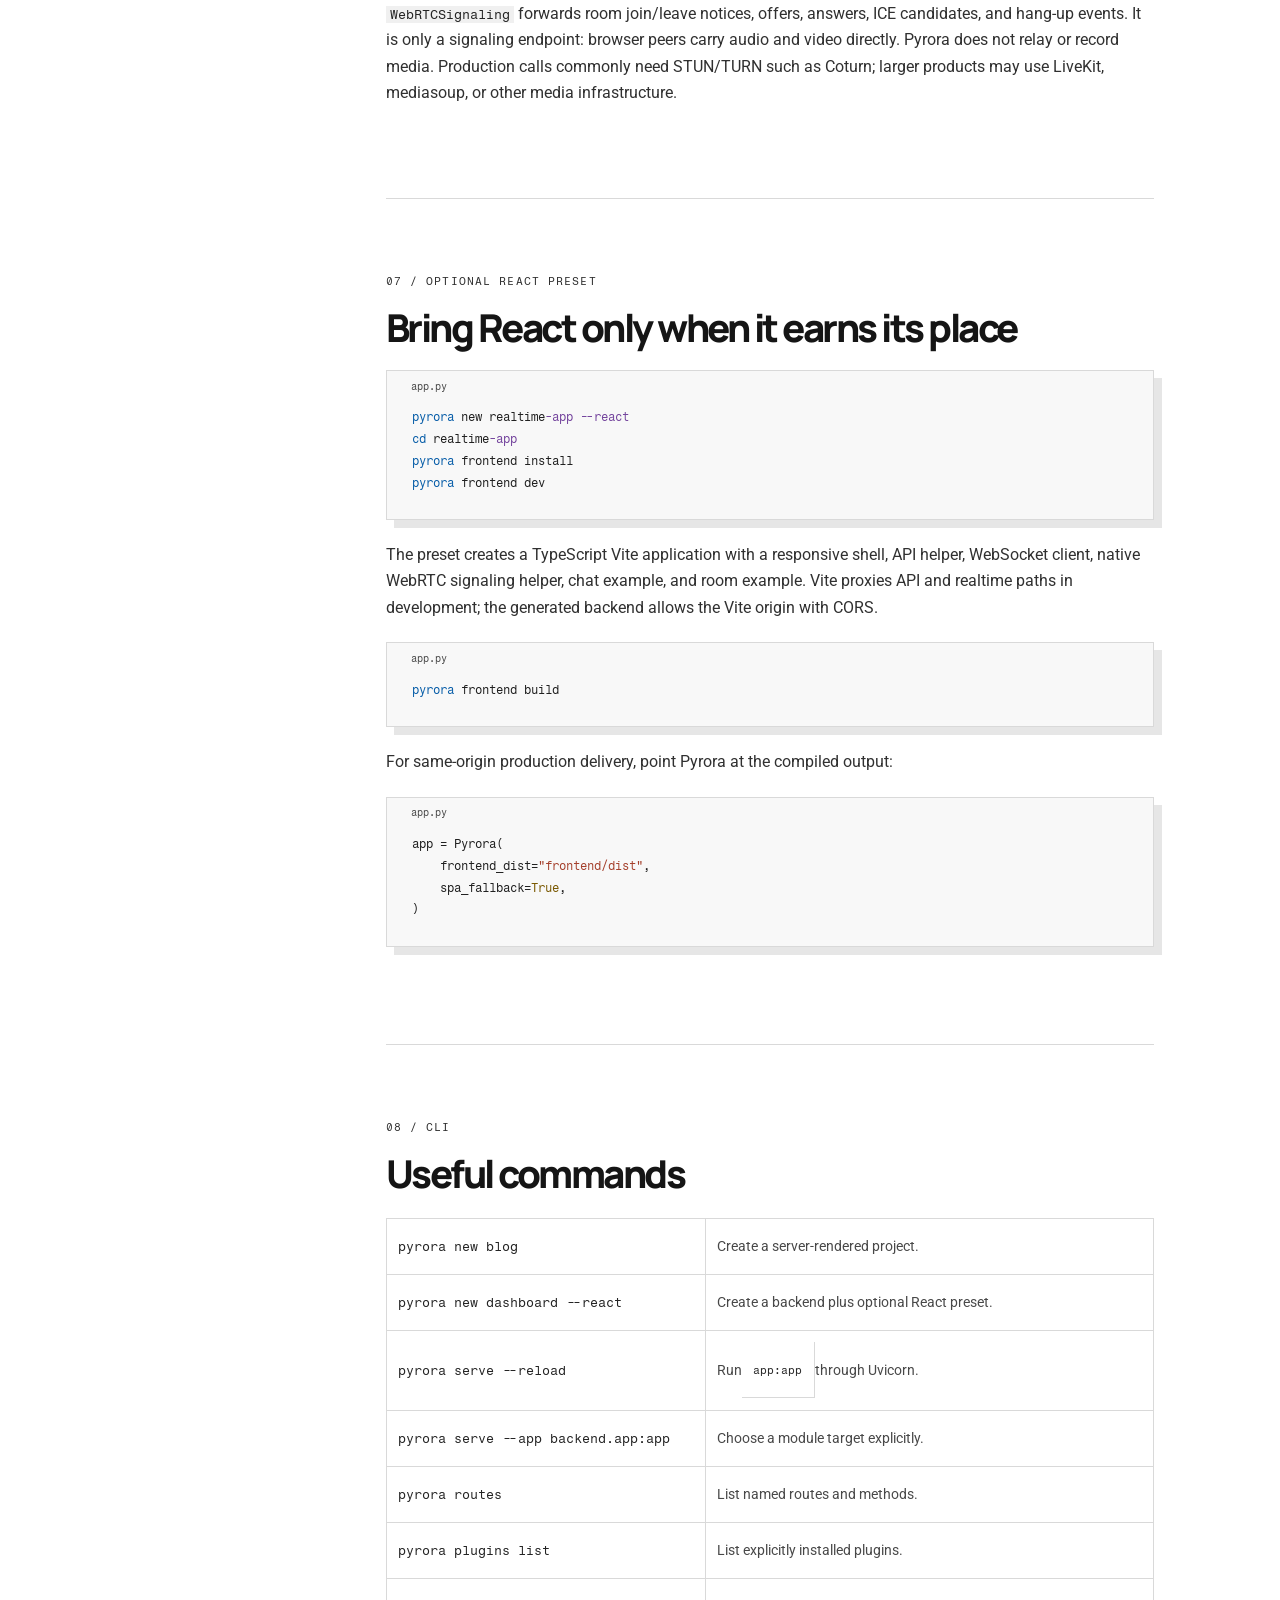
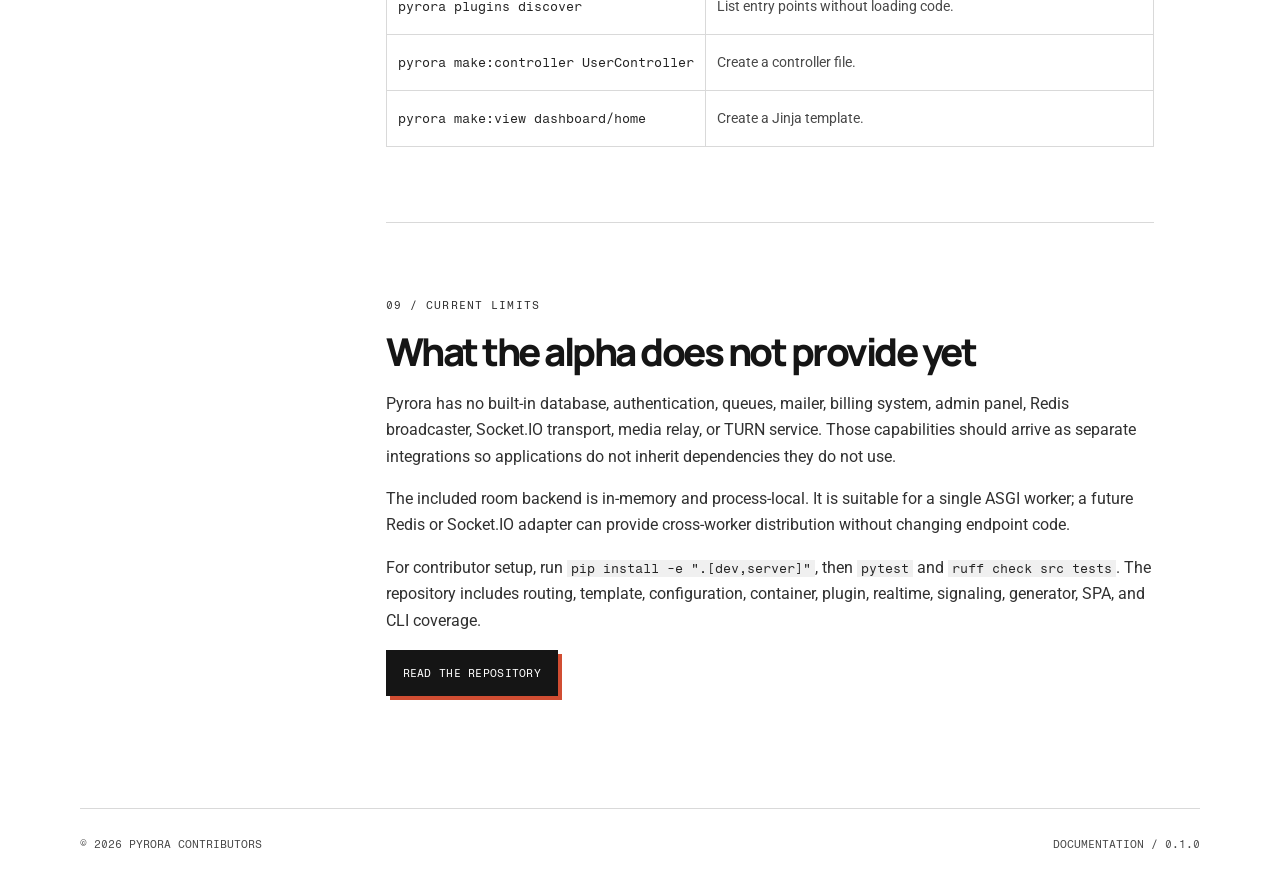
==== commit a31c3920: "Highlight documentation examples and link store demo" ====
--- a/site/docs/index.html
+++ b/site/docs/index.html
@@ -6,6 +6,7 @@
     <meta name="description" content="Pyrora framework documentation: routing, templates, plugins, realtime, and React." />
     <title>Documentation — Pyrora</title>
     <link rel="stylesheet" href="../styles.css" />
+    <script src="../code-highlight.js" defer></script>
   </head>
   <body>
     <header class="site-header">
@@ -14,6 +15,7 @@
         <a href="../">Home</a>
         <a href="#quickstart">Start</a>
         <a href="#plugins">Plugins</a>
+        <a href="../store/">Store demo</a>
         <a href="https://github.com/phcodesage/pyrora">Source ↗</a>
       </nav>
     </header>
@@ -24,6 +26,7 @@
         <h1 id="docs-title">Make a small app.<br />Keep the architecture open.</h1>
         <p>Pyrora is an alpha Python framework built on Starlette. Its core is intentionally narrow: ASGI, templates, routing, lifecycle, services, plugins, and in-process realtime primitives.</p>
         <p class="docs-note"><strong>Compatibility:</strong> Python 3.10 or newer. The core depends only on Starlette and Jinja2.</p>
+        <p class="docs-note docs-store-link"><strong>Working example:</strong> <a href="../store/">Open the Shopify-style storefront demo →</a></p>
       </section>
 
       <div class="docs-shell">
--- a/site/styles.css
+++ b/site/styles.css
@@ -1,14 +1,15 @@
-@import url('https://fonts.googleapis.com/css2?family=DM+Mono:wght@400;500&family=Fraunces:opsz,wght@9..144,500;9..144,600;9..144,700&family=Instrument+Sans:wght@400;500;600;700&display=swap');
+@import url('https://fonts.googleapis.com/css2?family=Fragment+Mono:ital@0;1&family=Manrope:wght@400;500;600;700;800&family=Roboto:wght@400;500&display=swap');
 
 :root {
-  --paper: #e9dfc6;
-  --paper-light: #f5efde;
-  --paper-dark: #d6c9a9;
-  --ink: #26261f;
-  --faded-ink: #635f52;
-  --rule: #7c755f;
-  --rust: #9f402d;
-  --moss: #3c5d45;
+  --paper: #ffffff;
+  --paper-light: #ffffff;
+  --paper-dark: #e6e6e6;
+  --ink: #151515;
+  --faded-ink: #484848;
+  --rule: #d9d9d9;
+  --rust: #d14d32;
+  --moss: #175cc1;
+  --body-font: "Google Sans Text", "Google Sans", Roboto, Arial, sans-serif;
 }
 
 * { box-sizing: border-box; }
@@ -17,11 +18,8 @@
   min-width: 320px;
   margin: 0;
   color: var(--ink);
-  background-color: var(--paper);
-  background-image:
-    repeating-linear-gradient(0deg, transparent 0 4px, rgba(61, 51, 32, 0.025) 5px),
-    repeating-linear-gradient(90deg, rgba(83, 68, 42, 0.018) 0 1px, transparent 1px 7px);
-  font: 400 1rem/1.62 "Instrument Sans", Arial, sans-serif;
+  background: var(--paper);
+  font: 400 1rem/1.65 var(--body-font);
 }
 a { color: inherit; text-decoration: none; }
 
@@ -33,10 +31,10 @@
   justify-content: space-between;
   border-bottom: 1px solid var(--rule);
 }
-.brand { display: flex; align-items: baseline; gap: 0.7rem; font-family: "DM Mono", monospace; }
+.brand { display: flex; align-items: baseline; gap: 0.7rem; font-family: "Fragment Mono", monospace; }
 .brand span { font-weight: 500; letter-spacing: 0.1em; }
 .brand small { color: var(--faded-ink); font-size: 0.67rem; letter-spacing: 0.03em; }
-nav { display: flex; gap: 1.45rem; font: 0.68rem/1 "DM Mono", monospace; text-transform: uppercase; }
+nav { display: flex; gap: 1.45rem; font: 0.68rem/1 "Fragment Mono", monospace; text-transform: uppercase; }
 nav a { border-bottom: 1px solid transparent; padding: 0.3rem 0; }
 nav a:hover { border-color: var(--ink); }
 
@@ -57,45 +55,46 @@
   color: var(--rust);
   border: 3px solid var(--rust);
   padding: 0.15rem 0.48rem;
-  font: 500 0.95rem/1 "DM Mono", monospace;
+  font: 500 0.95rem/1 "Fragment Mono", monospace;
   letter-spacing: 0.18em;
   transform: rotate(-6deg);
 }
-.eyebrow { margin-bottom: 1.2rem; color: var(--moss); font: 500 0.7rem/1.3 "DM Mono", monospace; letter-spacing: 0.1em; text-transform: uppercase; }
+.eyebrow { margin-bottom: 1.2rem; color: var(--moss); font: 500 0.7rem/1.3 "Fragment Mono", monospace; letter-spacing: 0.1em; text-transform: uppercase; }
 h1, h2, h3, p { margin-top: 0; }
-h1, h2, h3 { font-family: Fraunces, Georgia, serif; }
-h1 { max-width: 54rem; margin-bottom: 1.45rem; font-size: clamp(3.2rem, 8.3vw, 7rem); font-weight: 600; line-height: 0.94; letter-spacing: -0.066em; }
-h2 { font-size: clamp(2rem, 4vw, 3.35rem); font-weight: 600; line-height: 1.04; letter-spacing: -0.055em; }
-h3 { font-size: 1.35rem; font-weight: 600; line-height: 1.16; letter-spacing: -0.04em; }
-.lead { max-width: 43rem; color: #494639; font-size: clamp(1.03rem, 2vw, 1.25rem); }
+h1, h2, h3 { font-family: Manrope, Arial, sans-serif; }
+h1 { max-width: 58rem; margin-bottom: 1.45rem; font-size: clamp(3rem, 7.8vw, 6.6rem); font-weight: 800; line-height: 0.98; letter-spacing: -0.075em; }
+h2 { font-size: clamp(2rem, 4vw, 3.35rem); font-weight: 800; line-height: 1.06; letter-spacing: -0.065em; }
+h3 { font-size: 1.28rem; font-weight: 700; line-height: 1.25; letter-spacing: -0.045em; }
+.lead { max-width: 43rem; color: var(--faded-ink); font-size: clamp(1.03rem, 2vw, 1.2rem); }
 .actions { display: flex; gap: 0.75rem; margin-top: 1.4rem; }
-.button { display: inline-flex; align-items: center; justify-content: center; min-height: 2.9rem; padding: 0.68rem 1rem; border: 1px solid var(--ink); font: 500 0.72rem/1 "DM Mono", monospace; letter-spacing: 0.035em; text-transform: uppercase; }
+.button { display: inline-flex; align-items: center; justify-content: center; min-height: 2.9rem; padding: 0.68rem 1rem; border: 1px solid var(--ink); font: 500 0.7rem/1 "Fragment Mono", monospace; letter-spacing: 0.025em; text-transform: uppercase; }
 .primary { color: var(--paper-light); background: var(--ink); box-shadow: 4px 4px 0 var(--rust); }
 .primary:hover { transform: translate(2px, 2px); box-shadow: 2px 2px 0 var(--rust); }
-.secondary { background: var(--paper-light); }.secondary:hover { background: #dbb44a; }
-.margin-note { position: absolute; right: 6%; top: 35%; color: var(--faded-ink); font: italic 1rem/1.25 Fraunces, Georgia, serif; transform: rotate(-7deg); }
+.secondary { background: var(--paper-light); }.secondary:hover { background: #f2f2f2; }
+.margin-note { position: absolute; right: 6%; top: 35%; color: var(--faded-ink); font: italic 0.93rem/1.35 Manrope, Arial, sans-serif; transform: rotate(-7deg); }
 
 .quickstart { display: grid; grid-template-columns: 0.84fr 1.16fr; gap: clamp(2rem, 7vw, 7rem); padding: 7.7rem 0; align-items: center; }
 .quickstart > div > p:not(.eyebrow), .ecosystem > p { color: var(--faded-ink); }
-pre { position: relative; margin: 0; overflow: auto; padding: 2.2rem 1.6rem 1.6rem; border: 1px solid var(--rule); border-radius: 0; background: var(--paper-light); color: #33342b; box-shadow: 10px 10px 0 var(--paper-dark); font: 0.78rem/1.75 "DM Mono", monospace; }
-pre::before { content: "app.py"; position: absolute; top: 0.6rem; left: 1.55rem; color: var(--faded-ink); font: 0.62rem "DM Mono", monospace; }
-.muted { color: #6f4985; }.decorator { color: var(--moss); }.string { color: #a04d32; }.value { color: #825c00; }
+pre { position: relative; margin: 0; overflow: auto; padding: 2.2rem 1.6rem 1.6rem; border: 1px solid var(--rule); border-radius: 0; background: #f8f8f8; color: #1f1f1f; box-shadow: 8px 8px 0 var(--paper-dark); font: 0.78rem/1.75 "Fragment Mono", monospace; }
+pre::before { content: "app.py"; position: absolute; top: 0.6rem; left: 1.55rem; color: var(--faded-ink); font: 0.62rem "Fragment Mono", monospace; }
+.muted { color: #613c9c; }.decorator { color: var(--moss); }.string { color: #a33c28; }.value { color: #785600; }
+.token-keyword { color: #075da8; }.token-string { color: #a43f2b; }.token-decorator { color: #74449d; }.token-constant, .token-number { color: #7a5900; }.token-comment { color: #627061; font-style: italic; }.token-command { color: #075da8; font-weight: 500; }.token-flag { color: #74449d; }.token-package { color: #a43f2b; }
 
 .features { padding: 1.1rem 0 7.8rem; }
 .section-heading { max-width: 42rem; margin-bottom: 2.8rem; }
 .feature-grid { display: grid; grid-template-columns: repeat(4, 1fr); border-top: 1px solid var(--rule); border-left: 1px solid var(--rule); }
 .feature-grid article { min-height: 16rem; padding: 1.45rem; border-right: 1px solid var(--rule); border-bottom: 1px solid var(--rule); background-color: var(--paper); }
-.feature-grid article:nth-child(2n) { background-color: #e3d7ba; }
+.feature-grid article:nth-child(2n) { background-color: #f7f7f7; }
 .feature-grid p { color: var(--faded-ink); font-size: 0.91rem; }
-.number { display: block; margin-bottom: 3.1rem; color: var(--rust); font: 0.72rem "DM Mono", monospace; }
+.number { display: block; margin-bottom: 3.1rem; color: var(--rust); font: 0.72rem "Fragment Mono", monospace; }
 
-.ecosystem { display: grid; grid-template-columns: 1fr 1fr; gap: 3rem; padding: clamp(2rem, 6vw, 5rem); border: 1px solid var(--rule); background: var(--paper-light); box-shadow: 12px 12px 0 var(--moss); }
+.ecosystem { display: grid; grid-template-columns: 1fr 1fr; gap: 3rem; padding: clamp(2rem, 6vw, 5rem); border: 1px solid var(--rule); background: var(--paper-light); box-shadow: 12px 12px 0 #e8e8e8; }
 .ecosystem h2, .ecosystem > p { margin-bottom: 0; }.ecosystem > p { align-self: end; }
 .install { max-width: 53rem; margin: auto; padding: 8rem 0; text-align: center; }
 .install h2 { margin: 0 auto 1.8rem; }
 .install-command { display: inline-flex; align-items: center; gap: 1rem; margin: 0 auto 2.1rem; padding: 0.35rem 0.45rem 0.35rem 1rem; border: 1px solid var(--rule); background: var(--paper-light); }
-.install-command code { color: var(--moss); font: 0.78rem "DM Mono", monospace; }.install-command span { color: var(--faded-ink); font-size: 0.78rem; }
-footer { display: flex; justify-content: space-between; gap: 1rem; padding: 1.8rem 0; border-top: 1px solid var(--rule); color: var(--faded-ink); font: 0.68rem "DM Mono", monospace; text-transform: uppercase; }
+.install-command code { color: var(--moss); font: 0.78rem "Fragment Mono", monospace; }.install-command span { color: var(--faded-ink); font-size: 0.78rem; }
+footer { display: flex; justify-content: space-between; gap: 1rem; padding: 1.8rem 0; border-top: 1px solid var(--rule); color: var(--faded-ink); font: 0.68rem "Fragment Mono", monospace; text-transform: uppercase; }
 
 @media (max-width: 760px) {
   .site-header, main, footer { width: min(100% - 1.5rem, 1120px); }
@@ -116,17 +115,19 @@
 .docs-intro h1 { font-size: clamp(3rem, 7vw, 5.7rem); }
 .docs-intro > p:not(.eyebrow) { max-width: 43rem; color: var(--faded-ink); font-size: 1.1rem; }
 .docs-note { margin-top: 1.6rem; padding-left: 1rem; border-left: 3px solid var(--rust); font-size: 0.94rem !important; }
+.docs-store-link { margin-top: 0.85rem; border-left-color: var(--moss); }
+.docs-store-link a { color: #075da8; text-decoration: underline; text-decoration-thickness: 1px; text-underline-offset: 0.18rem; }
 .docs-shell { display: grid; grid-template-columns: 13.5rem minmax(0, 1fr); gap: clamp(2rem, 7vw, 7rem); padding-top: 3.5rem; }
 .docs-nav { position: sticky; top: 1.5rem; align-self: start; display: grid; gap: 0.35rem; padding: 0.9rem 0; border-top: 1px solid var(--rule); border-bottom: 1px solid var(--rule); font-size: 0.82rem; }
-.docs-nav p { margin-bottom: 0.45rem; color: var(--rust); font: 0.66rem "DM Mono", monospace; letter-spacing: 0.1em; text-transform: uppercase; }
+.docs-nav p { margin-bottom: 0.45rem; color: var(--rust); font: 0.66rem "Fragment Mono", monospace; letter-spacing: 0.1em; text-transform: uppercase; }
 .docs-nav a { color: var(--faded-ink); }.docs-nav a:hover { color: var(--ink); text-decoration: underline; text-underline-offset: 0.2rem; }
 .docs-content { max-width: 48rem; }
 .docs-content section { padding-bottom: 4.7rem; margin-bottom: 4.7rem; border-bottom: 1px solid var(--rule); scroll-margin-top: 2rem; }
 .docs-content section:last-child { border-bottom: 0; padding-bottom: 0; margin-bottom: 0; }
 .docs-content h2 { margin-bottom: 1.15rem; font-size: clamp(1.95rem, 3vw, 2.8rem); }
 .docs-content h3 { margin: 2.1rem 0 0.7rem; }
-.docs-content p { color: #494639; }
-.docs-content code { padding: 0.08rem 0.25rem; background: #ded0af; color: #3a382d; font: 0.82em "DM Mono", monospace; }
+.docs-content p { color: #303030; }
+.docs-content code { padding: 0.08rem 0.25rem; background: #f0f0f0; color: #242424; font: 0.82em "Fragment Mono", monospace; }
 .docs-content pre { margin: 1.35rem 0; white-space: pre-wrap; }
 .docs-content pre code { padding: 0; background: none; color: inherit; font: inherit; }
 .command-grid { display: grid; grid-template-columns: minmax(13rem, auto) 1fr; margin: 1.5rem 0 0; border-top: 1px solid var(--rule); border-left: 1px solid var(--rule); }
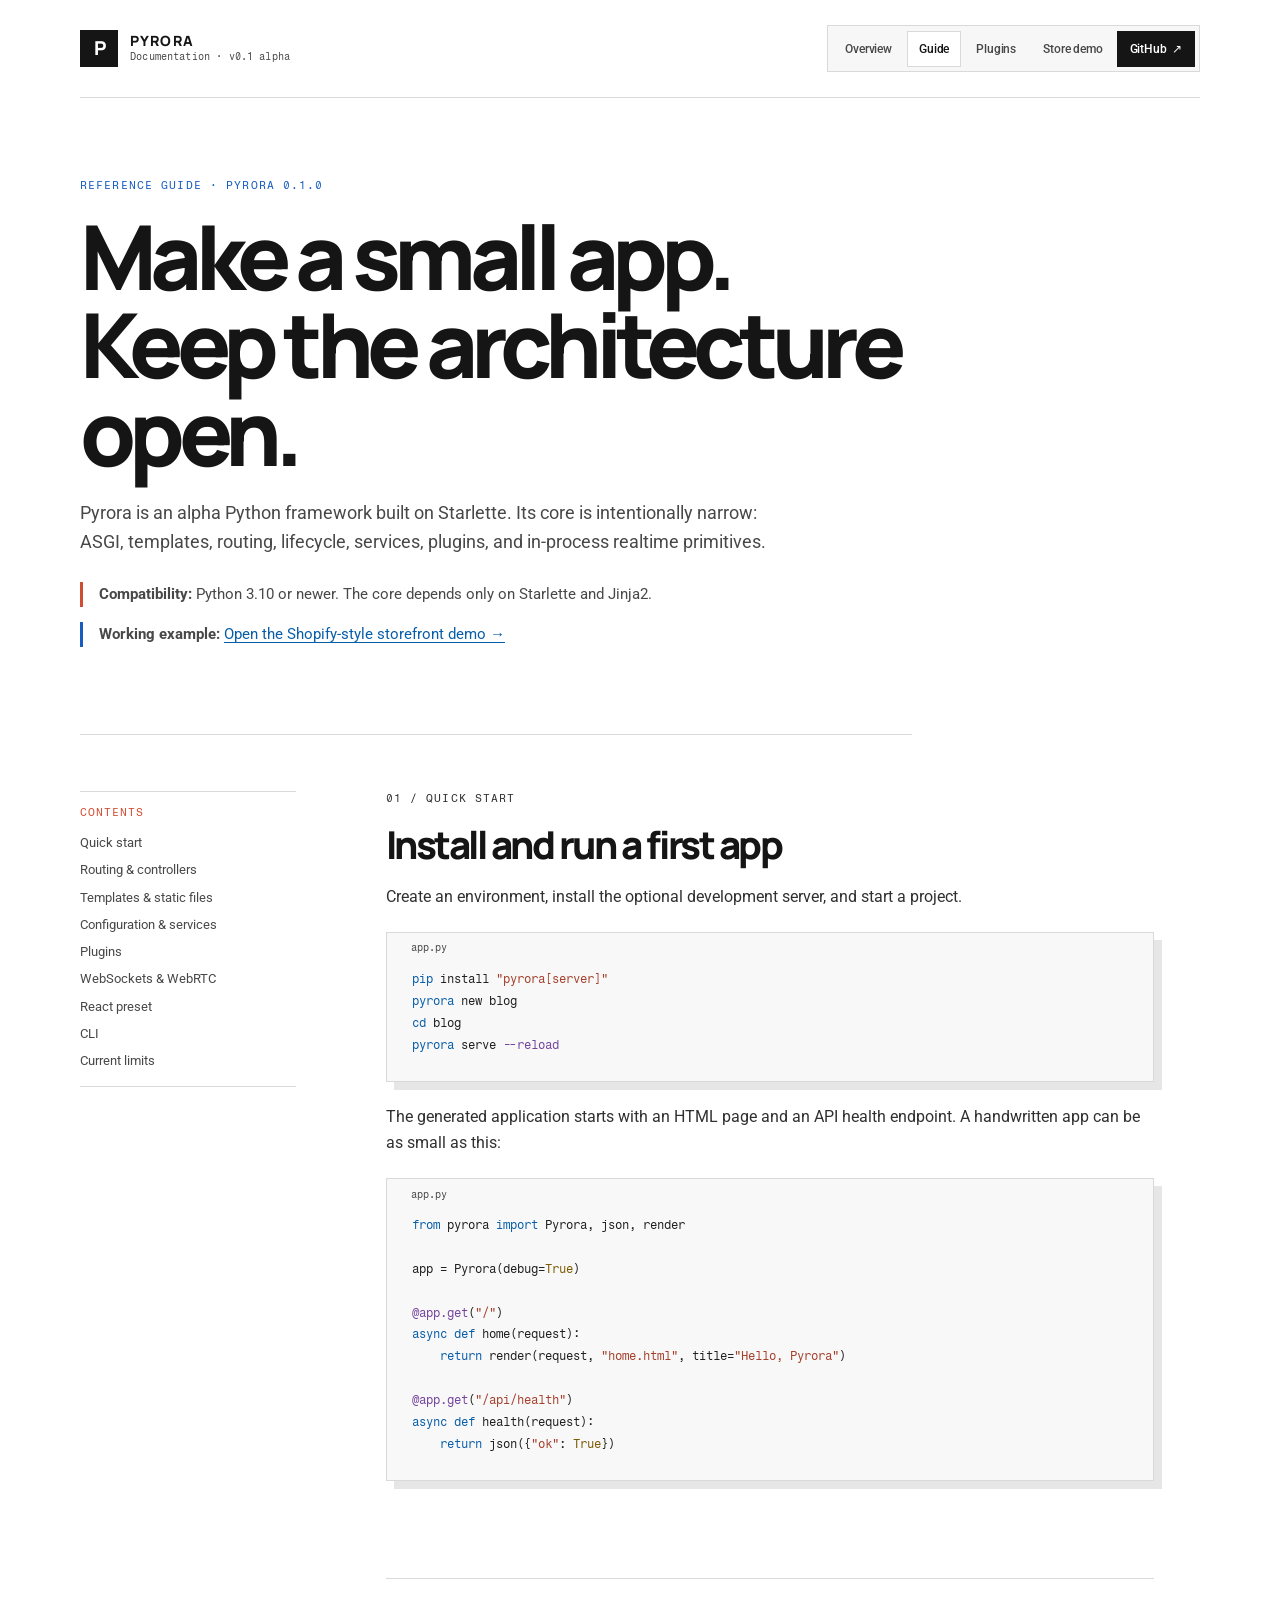
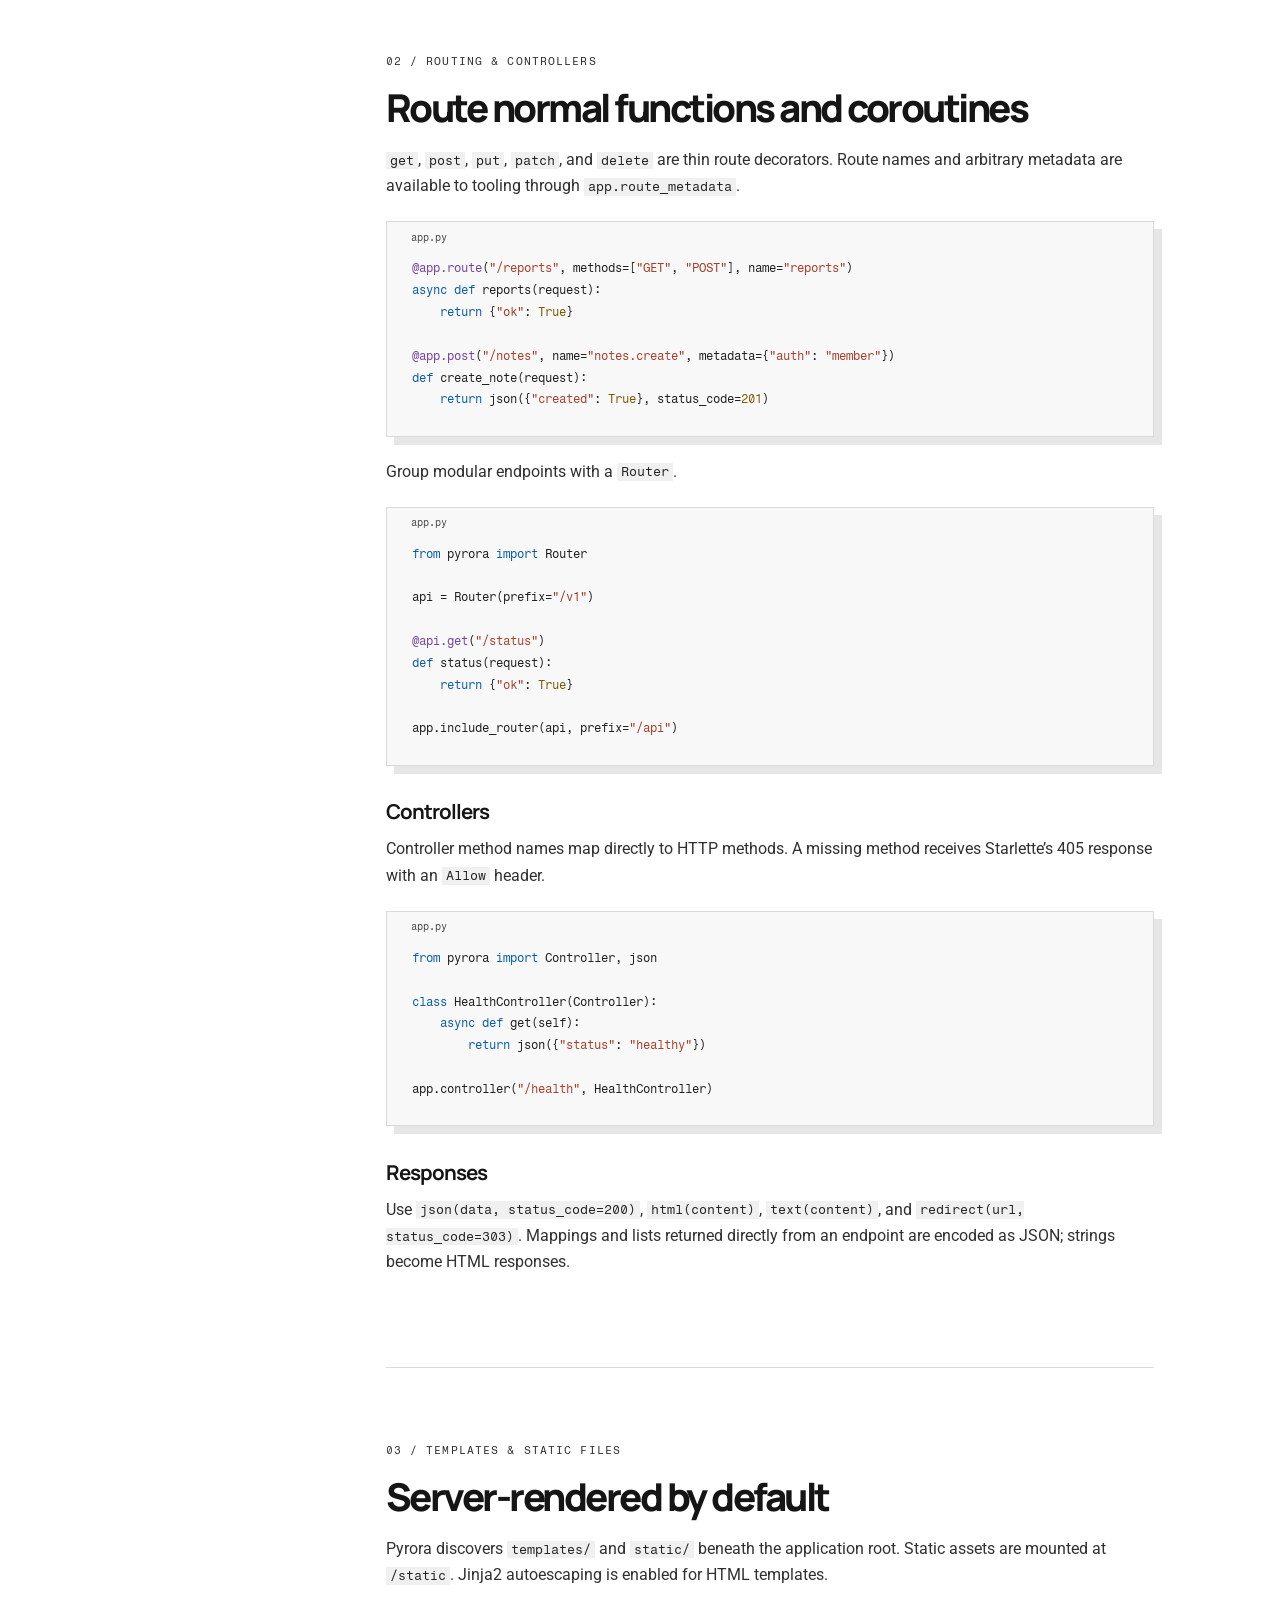
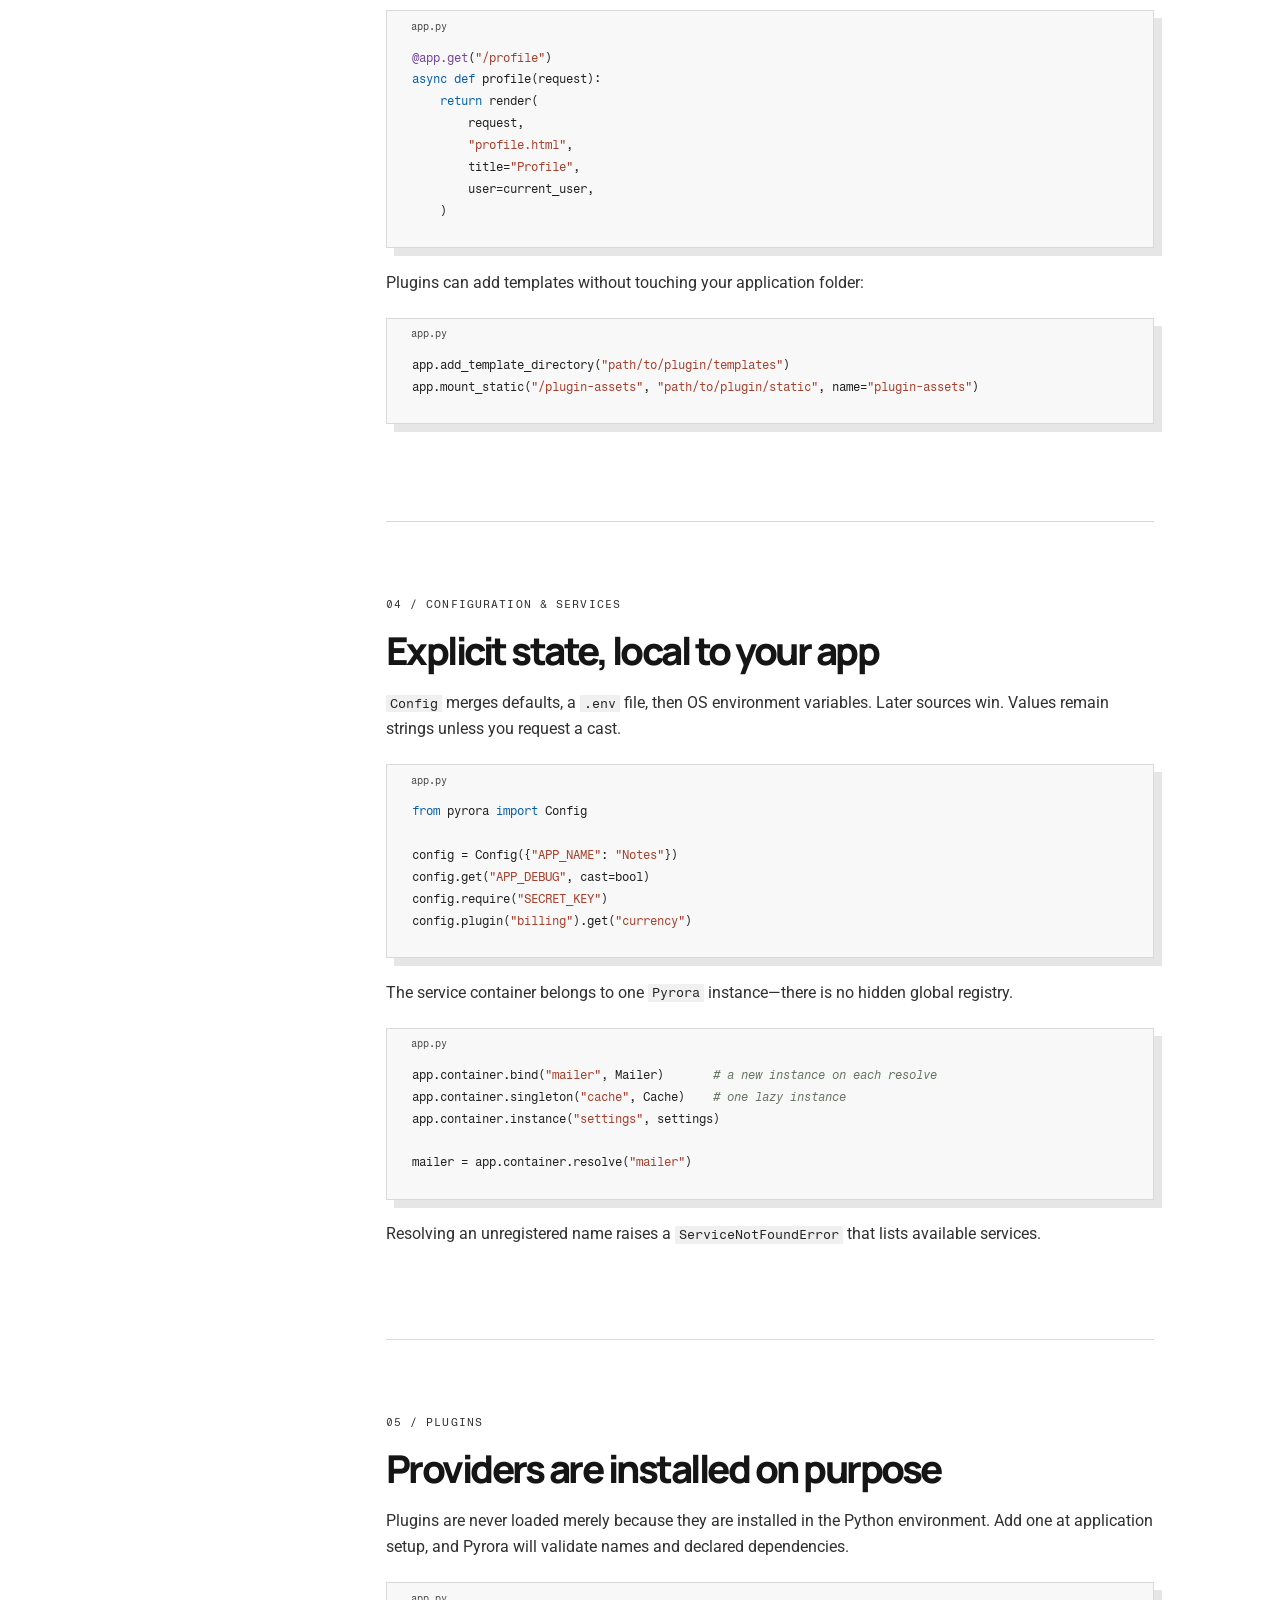
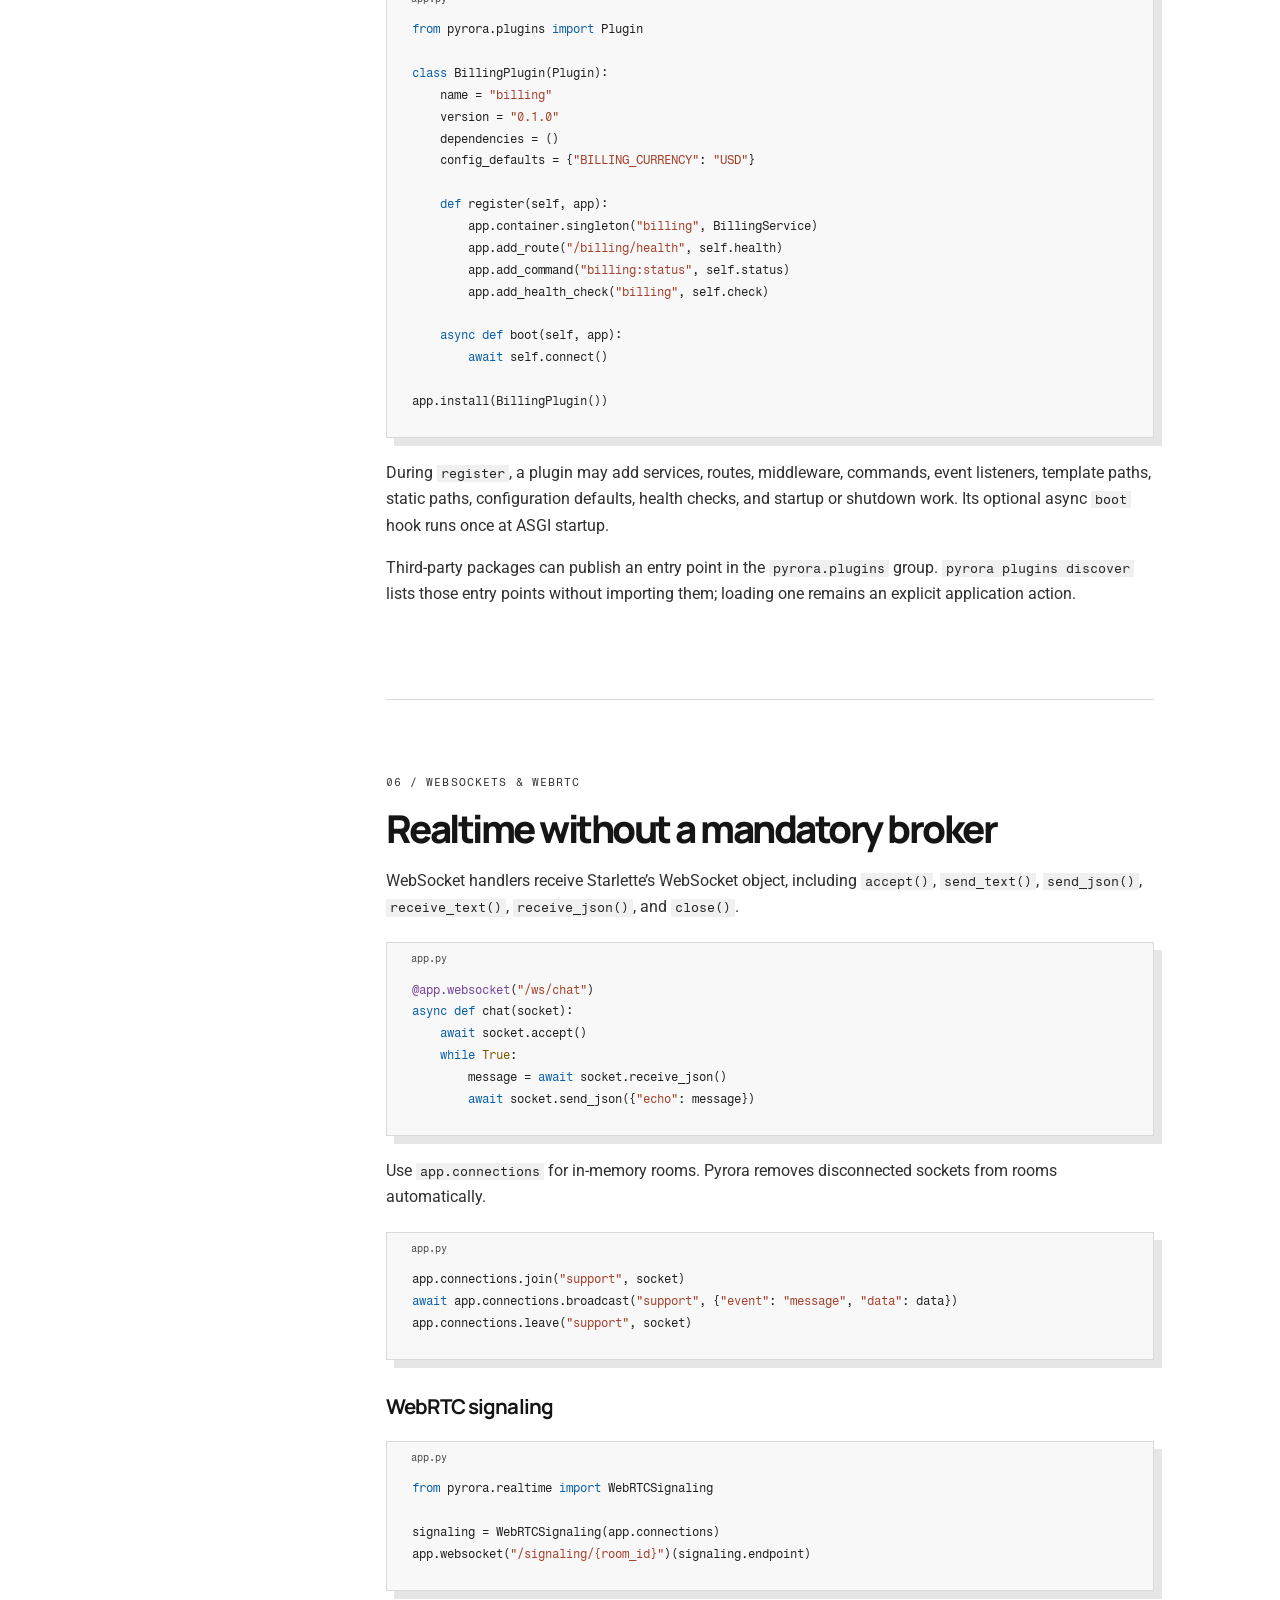
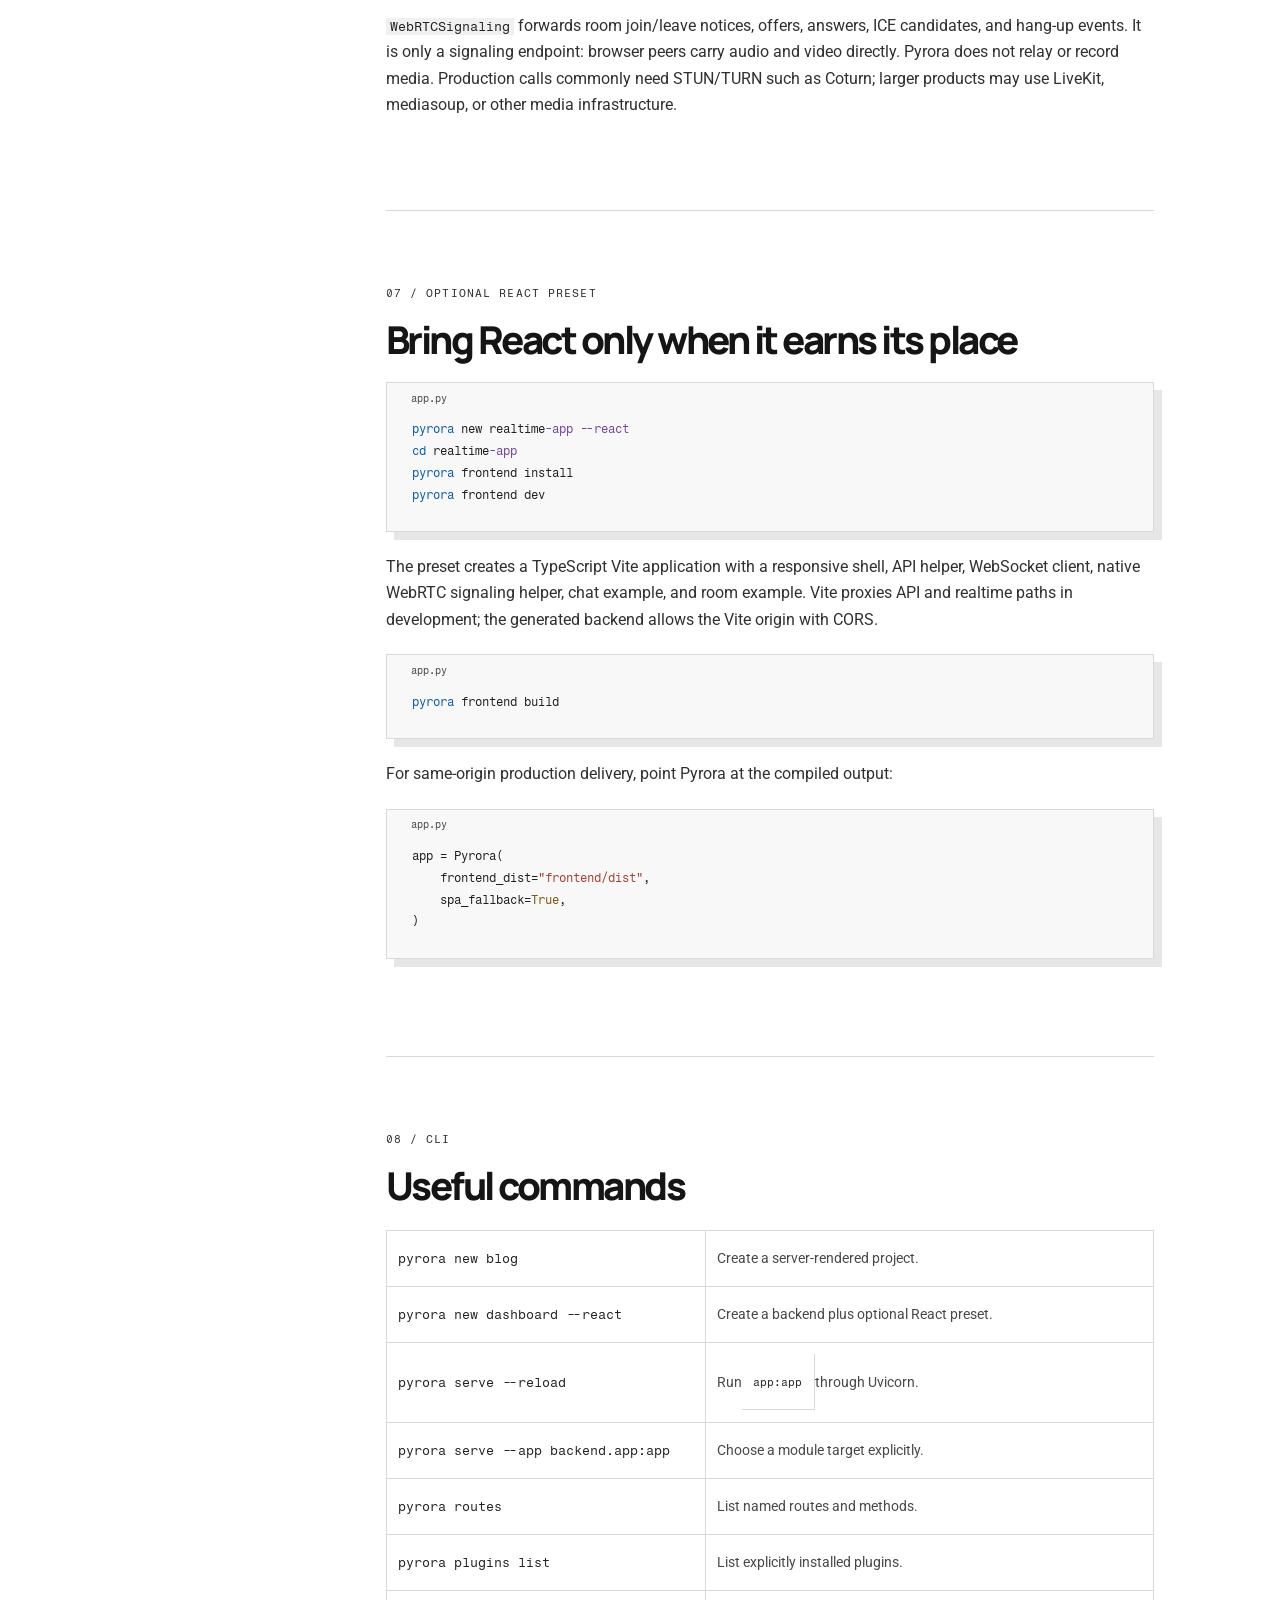
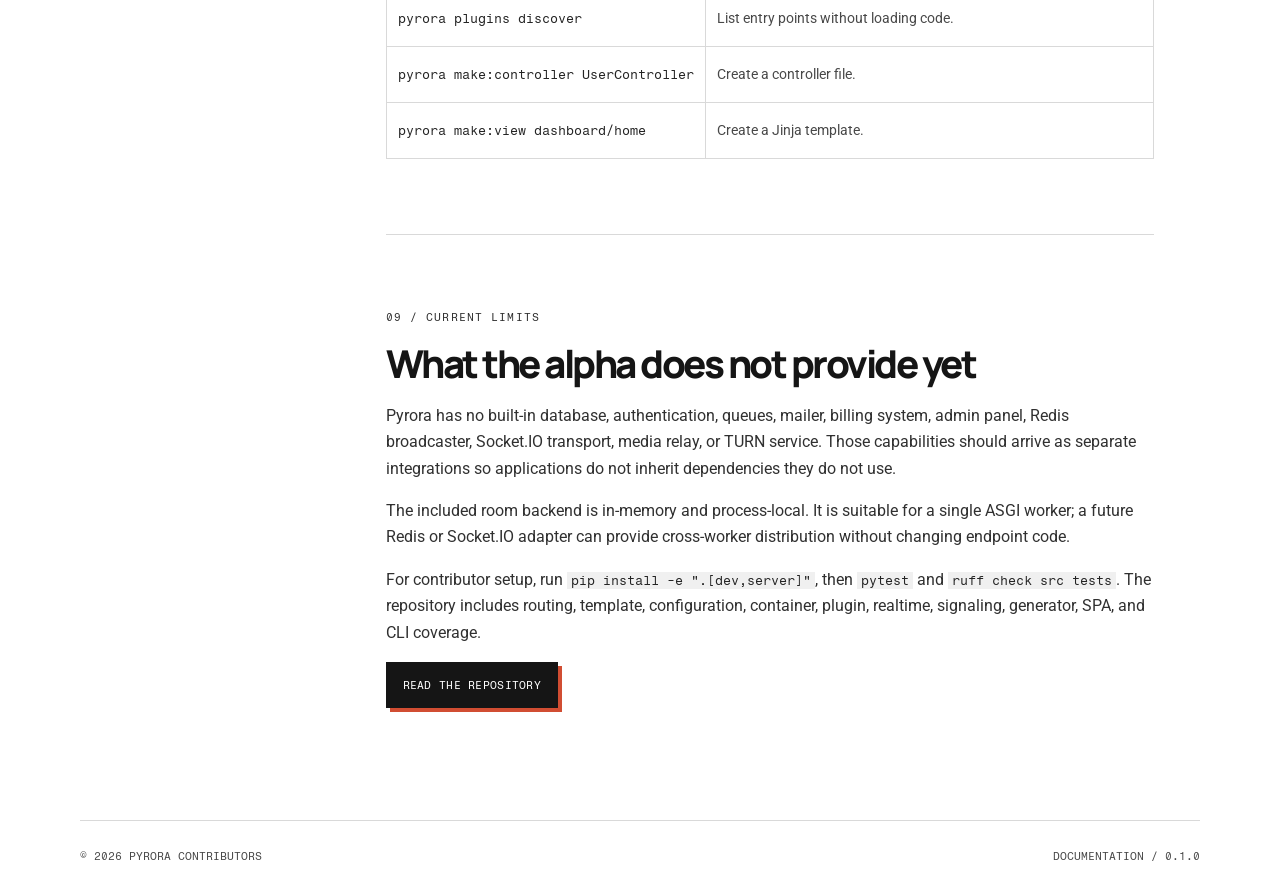
==== commit eb0809e6: "Revamp site and documentation headers" ====
--- a/site/docs/index.html
+++ b/site/docs/index.html
@@ -10,13 +10,16 @@
   </head>
   <body>
     <header class="site-header">
-      <a class="brand" href="../" aria-label="Pyrora home"><span>PYRORA</span><small>Documentation / 0.1.0</small></a>
-      <nav aria-label="Documentation navigation">
-        <a href="../">Home</a>
-        <a href="#quickstart">Start</a>
+      <a class="brand" href="../" aria-label="Pyrora home">
+        <span class="brand-mark" aria-hidden="true">P</span>
+        <span class="brand-copy"><strong>PYRORA</strong><small>Documentation · v0.1 alpha</small></span>
+      </a>
+      <nav class="site-nav" aria-label="Documentation navigation">
+        <a href="../">Overview</a>
+        <a class="is-current" href="#quickstart" aria-current="page">Guide</a>
         <a href="#plugins">Plugins</a>
         <a href="../store/">Store demo</a>
-        <a href="https://github.com/phcodesage/pyrora">Source ↗</a>
+        <a class="nav-source" href="https://github.com/phcodesage/pyrora">GitHub <span aria-hidden="true">↗</span></a>
       </nav>
     </header>
 
--- a/site/styles.css
+++ b/site/styles.css
@@ -25,18 +25,23 @@
 
 .site-header, main, footer { width: min(1120px, calc(100% - 2.5rem)); margin: auto; }
 .site-header {
-  min-height: 5.4rem;
+  min-height: 6.15rem;
   display: flex;
   align-items: center;
   justify-content: space-between;
+  gap: 1.5rem;
   border-bottom: 1px solid var(--rule);
 }
-.brand { display: flex; align-items: baseline; gap: 0.7rem; font-family: "Fragment Mono", monospace; }
-.brand span { font-weight: 500; letter-spacing: 0.1em; }
-.brand small { color: var(--faded-ink); font-size: 0.67rem; letter-spacing: 0.03em; }
-nav { display: flex; gap: 1.45rem; font: 0.68rem/1 "Fragment Mono", monospace; text-transform: uppercase; }
-nav a { border-bottom: 1px solid transparent; padding: 0.3rem 0; }
-nav a:hover { border-color: var(--ink); }
+.brand { display: inline-flex; align-items: center; gap: 0.78rem; color: var(--ink); }
+.brand-mark { width: 2.35rem; height: 2.35rem; display: grid; place-items: center; flex: 0 0 auto; background: var(--ink); color: #fff; font: 800 1.2rem/1 Manrope, Arial, sans-serif; letter-spacing: -0.08em; }
+.brand-copy { display: grid; gap: 0.2rem; min-width: max-content; }
+.brand-copy strong { font: 800 0.88rem/1 Manrope, Arial, sans-serif; letter-spacing: 0.08em; }
+.brand-copy small { color: var(--faded-ink); font: 0.64rem/1.2 "Fragment Mono", monospace; letter-spacing: 0.015em; }
+.site-nav { display: flex; align-items: center; gap: 0.15rem; padding: 0.28rem; border: 1px solid var(--rule); background: #f7f7f7; }
+.site-nav a { min-height: 2.25rem; display: inline-flex; align-items: center; gap: 0.35rem; padding: 0.45rem 0.7rem; color: var(--faded-ink); border: 1px solid transparent; font: 500 0.75rem/1 var(--body-font); letter-spacing: -0.01em; white-space: nowrap; }
+.site-nav a:hover, .site-nav a.is-current { color: var(--ink); border-color: var(--rule); background: #fff; }
+.site-nav .nav-source { color: #fff; border-color: var(--ink); background: var(--ink); }
+.site-nav .nav-source:hover { border-color: var(--moss); background: var(--moss); }
 
 .hero {
   min-height: 39rem;
@@ -98,14 +103,14 @@
 
 @media (max-width: 760px) {
   .site-header, main, footer { width: min(100% - 1.5rem, 1120px); }
-  nav { gap: 0.75rem; font-size: 0.61rem; }.brand small { display: none; }
+  .site-header { min-height: 0; padding: 0.9rem 0; gap: 0.8rem; }.brand-copy small { display: none; }.site-nav { gap: 0; }.site-nav a { min-height: 2.1rem; padding: 0.4rem 0.48rem; font-size: 0.71rem; }
   .hero { min-height: 34rem; padding-top: 4rem; }.hero::after { right: 0; bottom: 10%; }.margin-note { display: none; }
   .quickstart, .ecosystem { grid-template-columns: 1fr; padding: 5rem 0; }.ecosystem { padding: 2rem; }
   .feature-grid { grid-template-columns: 1fr 1fr; }.number { margin-bottom: 2.2rem; }
   .install { padding: 5rem 0; } footer { flex-direction: column; }
 }
 @media (max-width: 450px) {
-  .site-header { min-height: 4.5rem; }.site-header nav a:first-child { display: none; }
+  .site-header { display: grid; grid-template-columns: 1fr; }.site-nav { width: 100%; overflow-x: auto; flex-wrap: nowrap; }.site-nav a { flex: 0 0 auto; }
   .actions { flex-direction: column; align-items: stretch; }.feature-grid { grid-template-columns: 1fr; }
   .install-command { flex-direction: column; gap: 0.35rem; padding: 0.7rem; }.install-command span { font-size: 0.75rem; }
 }
